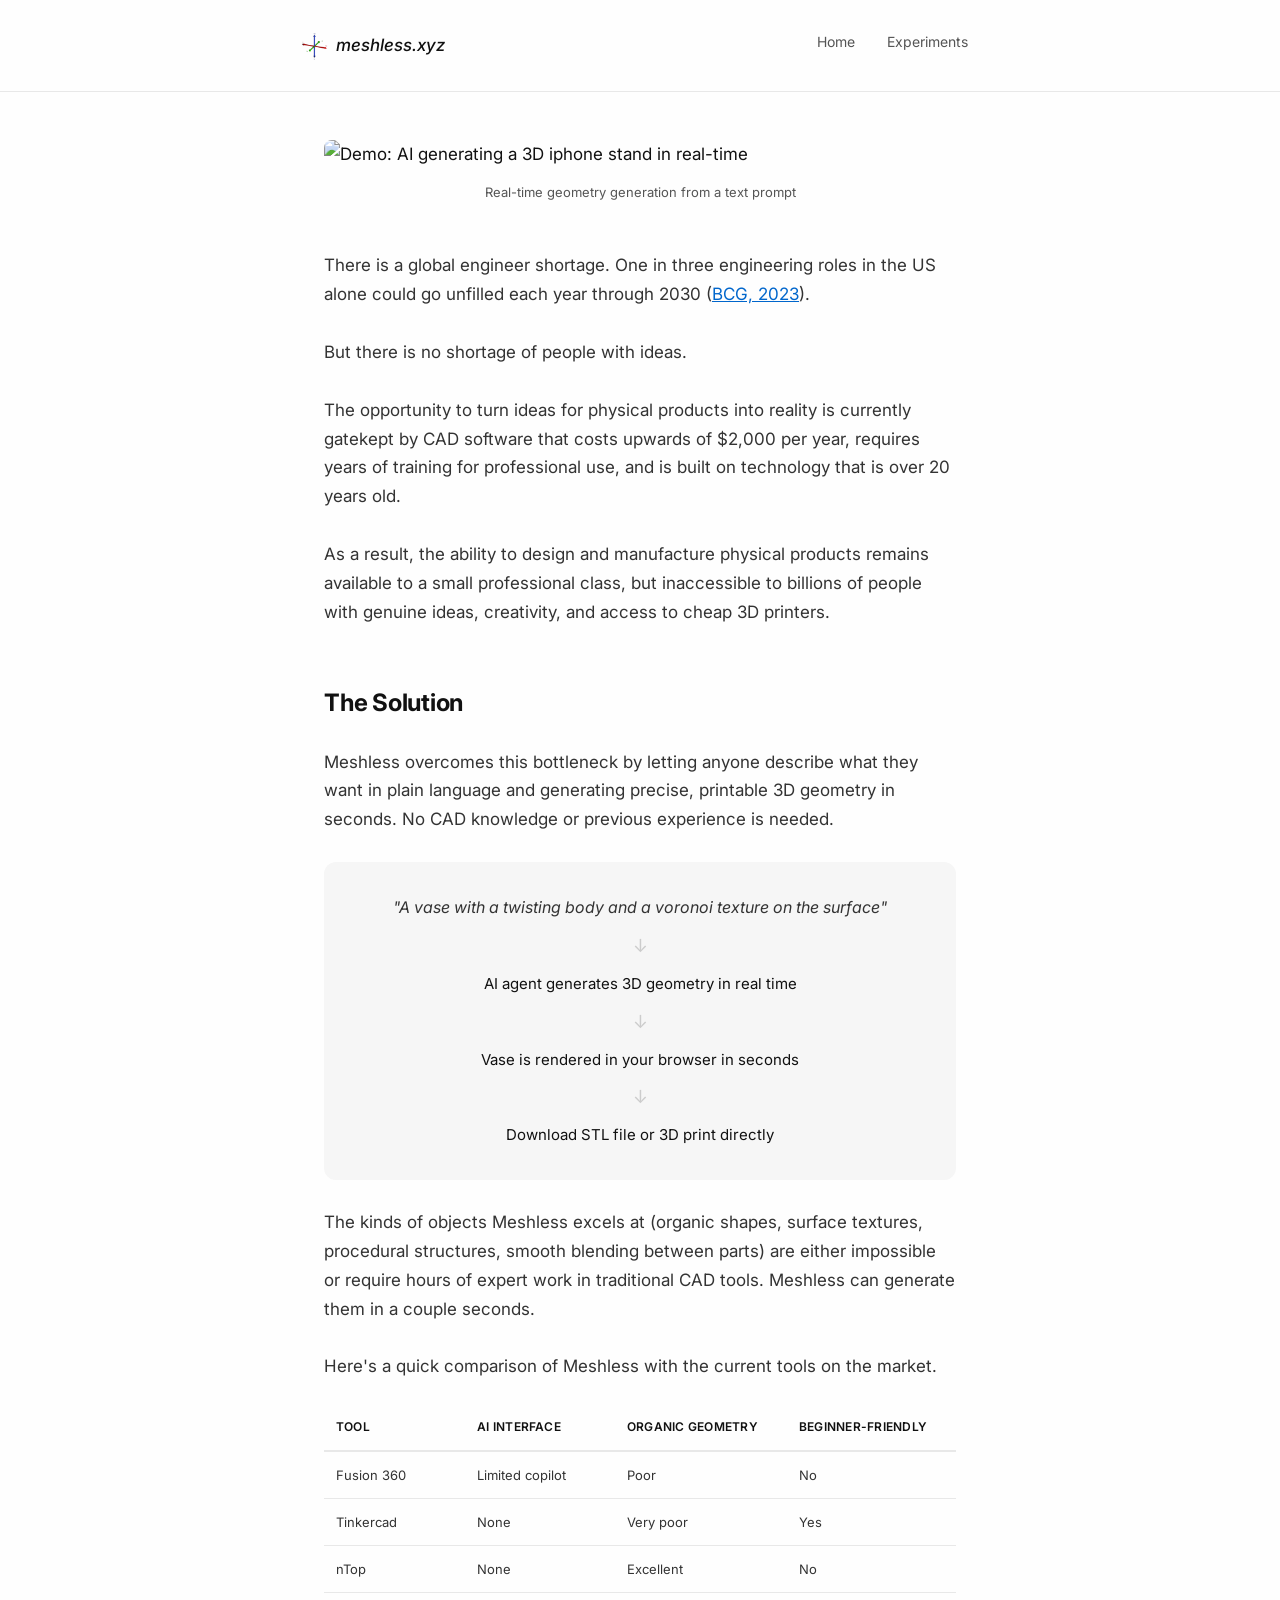
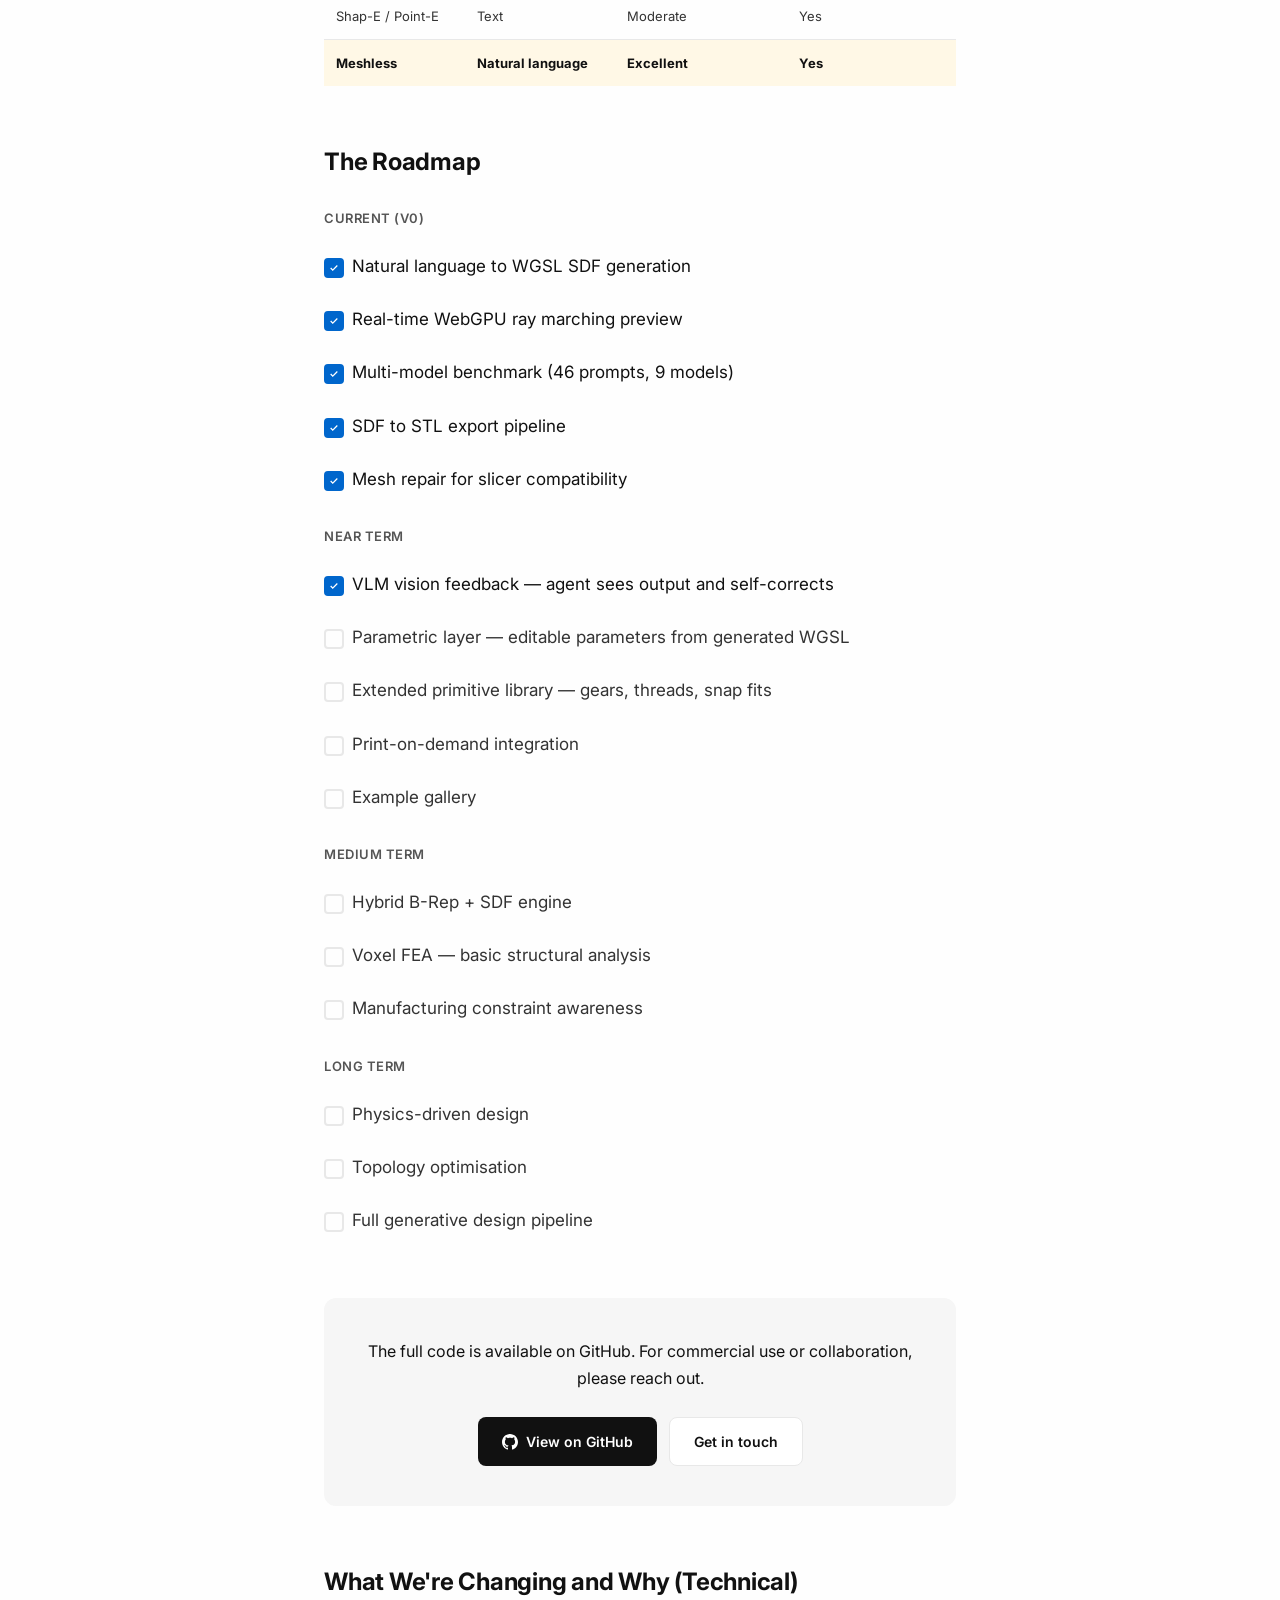
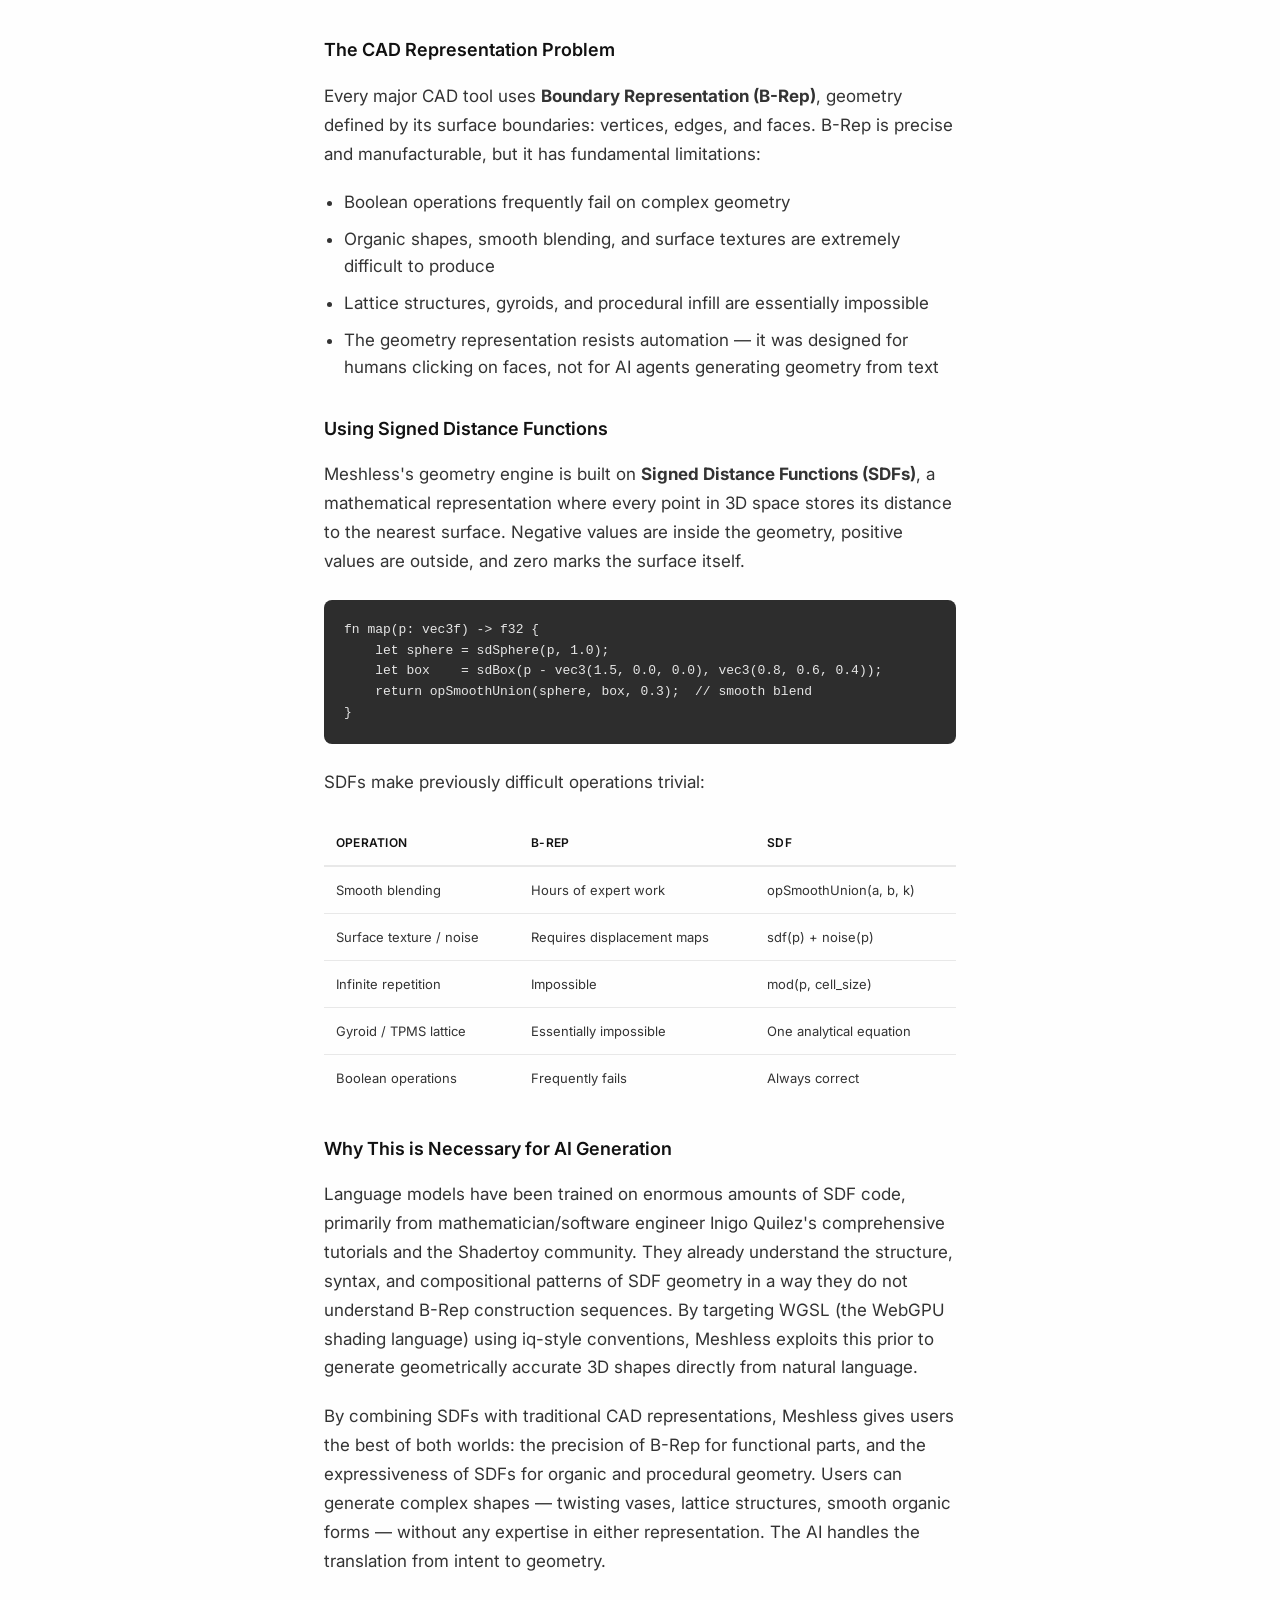
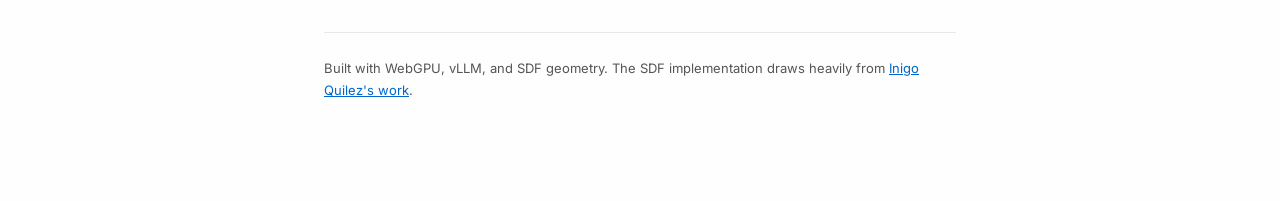
==== index.html @ 326de961 "Remove article header from index.html Removed article header from the main section." ====
<!DOCTYPE html>
<html lang="en">
<head>
  <meta charset="UTF-8">
  <meta name="viewport" content="width=device-width, initial-scale=1.0">
  <title>Meshless</title>
  <link rel="stylesheet" href="styles.css">
  <meta name="description" content="I built Meshless to close the tool gap in consumer 3D printing. Turn any idea into a printable file in minutes.">
</head>
<body>
  <nav class="nav">
    <div class="nav-inner">
      <a href="index.html" class="nav-brand"><img src="xyz.png" alt="" class="nav-logo">meshless.xyz</a>
      <ul class="nav-links">
        <li><a href="index.html">Home</a></li>
        <li><a href="experiments.html">Experiments</a></li>
      </ul>
    </div>
  </nav>

  <main class="container">
    <!-- Demo -->
    <figure class="demo-figure">
      <img src="phone-holder-demo.gif" alt="Demo: AI generating a 3D iphone stand in real-time">
      <figcaption class="demo-caption">Real-time geometry generation from a text prompt</figcaption>
    </figure>

    <!-- The Problem -->
    <section id="problem">
     <p>  
      There is a global engineer shortage. One in three engineering roles in the US alone could go unfilled each year through 2030 
      (<a href="https://www.bcg.com/publications/2023/addressing-the-engineering-talent-shortage" target="_blank" rel="noopener noreferrer">BCG, 2023</a>).      <br><br>
      But there is no shortage of people with ideas. 
      <br><br>
      The opportunity to turn ideas for physical products into reality is currently gatekept by CAD software that costs upwards of $2,000 per year, requires years of training for professional use, and is built on technology that is over 20 years old. 
      <br><br>
      As a result, the ability to design and manufacture physical products remains available to a small professional class, but inaccessible to billions of people with genuine ideas, creativity, and access to cheap 3D printers.
      </p>
    </section>

    <!-- What It Does -->
    <section id="solution">
      <h2>The Solution</h2>
      <p>
        Meshless overcomes this bottleneck by letting anyone describe what they want in plain language and generating precise, printable 3D geometry in seconds. No CAD knowledge or previous experience is needed. 
      </p>
      <div class="flow-diagram">
        <p class="flow-prompt">"A vase with a twisting body and a voronoi texture on the surface"</p>
        <span class="arrow">↓</span>
        <p>AI agent generates 3D geometry in real time</p>
        <span class="arrow">↓</span>
        <p>Vase is rendered in your browser in seconds</p>
        <span class="arrow">↓</span>
        <p>Download STL file or 3D print directly</p>
      </div>
      <p>
        The kinds of objects Meshless excels at (organic shapes, surface textures, procedural structures, smooth blending between parts) are either impossible or require hours of expert work in traditional CAD tools. Meshless can generate them in a couple seconds.
      <br><br>
      Here's a quick comparison of Meshless with the current tools on the market.
      <br>
      </p>
    
      <div class="table-wrapper">
        <table>
          <thead>
            <tr>
              <th>Tool</th>              
              <th>AI interface</th>
              <th>Organic geometry</th>
              <th>Beginner-friendly</th>
            </tr>
          </thead>
          <tbody>
            <tr>
              <td>Fusion 360</td>
              <td>Limited copilot</td>
              <td>Poor</td>
              <td>No</td>
            </tr>
            <tr>
              <td>Tinkercad</td>
              <td>None</td>
              <td>Very poor</td>
              <td>Yes</td>
            </tr>
            <tr>
              <td>nTop</td>
              <td>None</td>
              <td>Excellent</td>
              <td>No</td>
            </tr>
            <tr>
              <td>Shap-E / Point-E</td>
              <td>Text</td>
              <td>Moderate</td>
              <td>Yes</td>
            </tr>
            <tr class="highlight-row">
              <td><strong>Meshless</strong></td>
              <td><strong>Natural language</strong></td>
              <td><strong>Excellent</strong></td>
              <td><strong>Yes</strong></td>
            </tr>
          </tbody>
        </table>
      </div>
    </section>

    <!-- Roadmap -->
    <section id="roadmap">
      <h2>The Roadmap</h2>

      <div class="roadmap-phase">
        <h4>Current (v0)</h4>
        <ul class="roadmap-list">
          <li class="done">Natural language to WGSL SDF generation</li>
          <li class="done">Real-time WebGPU ray marching preview</li>
          <li class="done">Multi-model benchmark (46 prompts, 9 models)</li>
          <li class="done">SDF to STL export pipeline</li>
          <li class="done">Mesh repair for slicer compatibility</li>
        </ul>
      </div>

      <div class="roadmap-phase">
        <h4>Near term</h4>
        <ul class="roadmap-list">
          <li class="done">VLM vision feedback — agent sees output and self-corrects</li>
          <li>Parametric layer — editable parameters from generated WGSL</li>
          <li>Extended primitive library — gears, threads, snap fits</li>
          <li>Print-on-demand integration</li>
          <li>Example gallery</li>
        </ul>
      </div>

      <div class="roadmap-phase">
        <h4>Medium term</h4>
        <ul class="roadmap-list">
          <li>Hybrid B-Rep + SDF engine</li>
          <li>Voxel FEA — basic structural analysis</li>
          <li>Manufacturing constraint awareness</li>
        </ul>
      </div>

      <div class="roadmap-phase">
        <h4>Long term</h4>
        <ul class="roadmap-list">
          <li>Physics-driven design</li>
          <li>Topology optimisation</li>
          <li>Full generative design pipeline</li>
        </ul>
      </div>
    </section>

    <!-- CTA -->
    <div class="cta">
      <p>The full code is available on GitHub. For commercial use or collaboration, please reach out.</p>
      <div class="cta-buttons">
        <a href="https://github.com/OliverP255/text-to-geometry" class="btn btn-primary" target="_blank">
          <svg width="16" height="16" viewBox="0 0 24 24" fill="currentColor"><path d="M12 0c-6.626 0-12 5.373-12 12 0 5.302 3.438 9.8 8.207 11.387.599.111.793-.261.793-.577v-2.234c-3.338.726-4.033-1.416-4.033-1.416-.546-1.387-1.333-1.756-1.333-1.756-1.089-.745.083-.729.083-.729 1.205.084 1.839 1.237 1.839 1.237 1.07 1.834 2.807 1.304 3.492.997.107-.775.418-1.305.762-1.604-2.665-.305-5.467-1.334-5.467-5.931 0-1.311.469-2.381 1.236-3.221-.124-.303-.535-1.524.117-3.176 0 0 1.008-.322 3.301 1.23.957-.266 1.983-.399 3.003-.404 1.02.005 2.047.138 3.006.404 2.291-1.552 3.297-1.23 3.297-1.23.653 1.653.242 2.874.118 3.176.77.84 1.235 1.911 1.235 3.221 0 4.609-2.807 5.624-5.479 5.921.43.372.823 1.102.823 2.222v3.293c0 .319.192.694.801.576 4.765-1.589 8.199-6.086 8.199-11.386 0-6.627-5.373-12-12-12z"/></svg>
          View on GitHub
        </a>
        <a href="mailto:op.oliv17@gmail.com" class="btn btn-secondary">
          Get in touch
        </a>
      </div>
    </div>

    <!-- Technical Deep Dive -->
    <section id="technology">
      <h2>What We're Changing and Why (Technical)</h2>

      <h3>The CAD Representation Problem</h3>
      <p>
        Every major CAD tool uses <strong>Boundary Representation (B-Rep)</strong>, geometry defined by its surface boundaries: vertices, edges, and faces. B-Rep is precise and manufacturable, but it has fundamental limitations:
      </p>
      <ul>
        <li>Boolean operations frequently fail on complex geometry</li>
        <li>Organic shapes, smooth blending, and surface textures are extremely difficult to produce</li>
        <li>Lattice structures, gyroids, and procedural infill are essentially impossible</li>
        <li>The geometry representation resists automation — it was designed for humans clicking on faces, not for AI agents generating geometry from text</li>
      </ul>

      <h3>Using Signed Distance Functions</h3>
      <p>
        Meshless's geometry engine is built on <strong>Signed Distance Functions (SDFs)</strong>, a mathematical representation where every point in 3D space stores its distance to the nearest surface. Negative values are inside the geometry, positive values are outside, and zero marks the surface itself.
      </p>
      <pre><code>fn map(p: vec3f) -> f32 {
    let sphere = sdSphere(p, 1.0);
    let box    = sdBox(p - vec3(1.5, 0.0, 0.0), vec3(0.8, 0.6, 0.4));
    return opSmoothUnion(sphere, box, 0.3);  // smooth blend
}</code></pre>
      <p>
        SDFs make previously difficult operations trivial:
      </p>
      <div class="table-wrapper">
        <table>
          <thead>
            <tr>
              <th>Operation</th>
              <th>B-Rep</th>
              <th>SDF</th>
            </tr>
          </thead>
          <tbody>
            <tr>
              <td>Smooth blending</td>
              <td>Hours of expert work</td>
              <td>opSmoothUnion(a, b, k)</td>
            </tr>
            <tr>
              <td>Surface texture / noise</td>
              <td>Requires displacement maps</td>
              <td>sdf(p) + noise(p)</td>
            </tr>
            <tr>
              <td>Infinite repetition</td>
              <td>Impossible</td>
              <td>mod(p, cell_size)</td>
            </tr>
            <tr>
              <td>Gyroid / TPMS lattice</td>
              <td>Essentially impossible</td>
              <td>One analytical equation</td>
            </tr>
            <tr>
              <td>Boolean operations</td>
              <td>Frequently fails</td>
              <td>Always correct</td>
            </tr>
          </tbody>
        </table>
      </div>

      <h3>Why This is Necessary for AI Generation</h3>
      <p>
        Language models have been trained on enormous amounts of SDF code, primarily from mathematician/software engineer Inigo Quilez's comprehensive tutorials and the Shadertoy community. They already understand the structure, syntax, and compositional patterns of SDF geometry in a way they do not understand B-Rep construction sequences. By targeting WGSL (the WebGPU shading language) using iq-style conventions, Meshless exploits this prior to generate geometrically accurate 3D shapes directly from natural language.
      </p>
      <p>
        By combining SDFs with traditional CAD representations, Meshless gives users the best of both worlds: the precision of B-Rep for functional parts, and the expressiveness of SDFs for organic and procedural geometry. Users can generate complex shapes — twisting vases, lattice structures, smooth organic forms — without any expertise in either representation. The AI handles the translation from intent to geometry.
      </p>

    </section>

    <footer>
      <p>Built with WebGPU, vLLM, and SDF geometry. The SDF implementation draws heavily from <a href="https://iquilezles.org/articles/distfunctions/">Inigo Quilez's work</a>.</p>
    </footer>
  </main>
</body>
</html>
---- styles.css ----
/* Base */
@import url('https://fonts.googleapis.com/css2?family=Inter:wght@400;500;600;700&display=swap');

:root {
  --bg: #fefefe;
  --text: #111;
  --text-muted: #333;
  --text-light: #555;
  --accent: #0066cc;
  --link: #0066cc;
  --border: #e8e8e8;
  --code-bg: #f6f6f6;
  --highlight: #fff8e6;
}

* {
  margin: 0;
  padding: 0;
  box-sizing: border-box;
}

html {
  scroll-behavior: smooth;
}

body {
  font-family: 'Inter', Helvetica, Arial, sans-serif;
  background: var(--bg);
  color: var(--text);
  line-height: 1.7;
  font-size: 17px;
}

/* Navigation */
.nav {
  position: sticky;
  top: 0;
  background: rgba(254, 254, 254, 0.92);
  backdrop-filter: blur(8px);
  border-bottom: 1px solid var(--border);
  z-index: 100;
  padding: 2px 12px;
}

.nav-inner {
  max-width: 680px;
  margin: 0 auto;
  display: flex;
  align-items: center;
  justify-content: space-between;
}

.nav-brand {
  font-style: italic;
  font-size: 17px;
  color: var(--text);
  text-decoration: none;
  font-weight: 500;
  display: flex;
  align-items: center;
  gap: 8px;
}

.nav-logo {
  width: 28px;
  height: 28px;
  border-radius: 5px;
}

.nav-links {
  display: flex;
  gap: 8px;
  list-style: none;
  align-items: center;
  padding-top: 10px;
}

.nav-links a {
  color: var(--text-light);
  text-decoration: none;
  font-size: 14px;
  padding: 6px 12px;
  border-radius: 5px;
  transition: all 0.15s ease;
}

.nav-links a:hover {
  color: var(--text);
  background: var(--code-bg);
}

/* Main content */
.container {
  max-width: 680px;
  margin: 0 auto;
  padding: 48px 24px 100px;
}

/* Article header */
.article-header {
  text-align: center;
  margin-bottom: 48px;
  padding-top: 24px;
}

.article-tagline {
  font-size: 14px;
  color: var(--text-light);
  text-transform: uppercase;
  letter-spacing: 0.08em;
  margin-bottom: 12px;
}

.article-header h1 {
  font-size: 48px;
  font-weight: 700;
  letter-spacing: -0.03em;
  line-height: 1.1;
}

/* Demo image */
.demo-figure {
  margin: 0 0 48px;
}

.demo-figure img {
  width: 100%;
  max-width: 100%;
  display: block;
  margin: 0 auto;
  border-radius: 8px;
}

.demo-caption {
  font-size: 13px;
  color: var(--text-light);
  text-align: center;
  margin-top: 12px;
}

/* Sections */
section {
  margin-bottom: 56px;
}

section h2 {
  font-size: 24px;
  font-weight: 700;
  margin: 0 0 24px;
  letter-spacing: -0.01em;
}

section h3 {
  font-size: 18px;
  font-weight: 600;
  margin: 32px 0 16px;
  color: var(--text);
}

section p {
  margin-bottom: 20px;
  color: var(--text-muted);
}

/* Flow diagram */
.flow-diagram {
  text-align: center;
  margin: 28px 0;
  padding: 32px 24px;
  background: var(--code-bg);
  border-radius: 12px;
}

.flow-diagram p {
  margin: 0;
  color: var(--text);
  font-size: 15px;
}

.flow-diagram .flow-prompt {
  font-style: italic;
  color: var(--text-muted);
  font-size: 16px;
}

.flow-diagram .arrow {
  display: block;
  font-size: 18px;
  color: #ccc;
  margin: 16px 0;
  line-height: 1;
}

/* Lists */
ul, ol {
  margin: 16px 0 24px 20px;
  color: var(--text-muted);
}

li {
  margin-bottom: 10px;
  line-height: 1.6;
}

/* Code blocks */
pre {
  background: #2d2d2d;
  border-radius: 8px;
  padding: 20px;
  overflow-x: auto;
  font-size: 13px;
  line-height: 1.6;
  margin: 24px 0;
}

pre code {
  color: #e6e6e6;
}

code {
  font-family: 'SF Mono', 'Fira Code', 'Consolas', monospace;
}

:not(pre) > code {
  background: var(--code-bg);
  padding: 3px 6px;
  border-radius: 4px;
  font-size: 15px;
}

/* Tables */
.table-wrapper {
  margin: 24px 0;
  overflow-x: auto;
}

table {
  width: 100%;
  border-collapse: collapse;
  font-size: 13px;
}

th, td {
  padding: 12px 12px;
  text-align: left;
}

th {
  font-weight: 600;
  color: var(--text);
  border-bottom: 2px solid var(--border);
  font-size: 12px;
  text-transform: uppercase;
  letter-spacing: 0.02em;
}

td {
  color: var(--text-muted);
  border-bottom: 1px solid var(--border);
}

tr:last-child td {
  border-bottom: none;
}

tr:hover td {
  background: var(--code-bg);
}

.highlight-row td {
  background: var(--highlight);
  color: var(--text);
  font-weight: 500;
}

/* Roadmap */
.roadmap-phase {
  margin-bottom: 24px;
}

.roadmap-phase h4 {
  font-size: 13px;
  font-weight: 600;
  text-transform: uppercase;
  letter-spacing: 0.04em;
  color: var(--text-light);
  margin-bottom: 12px;
}

.roadmap-list {
  list-style: none;
  margin-left: 0;
}

.roadmap-list li {
  padding: 8px 0 8px 28px;
  position: relative;
  color: var(--text-muted);
}

.roadmap-list li::before {
  content: '';
  position: absolute;
  left: 0;
  top: 13px;
  width: 16px;
  height: 16px;
  border: 2px solid var(--border);
  border-radius: 4px;
}

.roadmap-list li.done {
  color: var(--text);
}

.roadmap-list li.done::before {
  background: var(--accent);
  border-color: var(--accent);
  background-image: url("data:image/svg+xml,%3Csvg xmlns='http://www.w3.org/2000/svg' width='10' height='10' viewBox='0 0 24 24' fill='none' stroke='white' stroke-width='3'%3E%3Cpolyline points='20 6 9 17 4 12'%3E%3C/polyline%3E%3C/svg%3E");
  background-repeat: no-repeat;
  background-position: center;
}

/* CTA */
.cta {
  margin: 56px 0;
  padding: 40px 32px;
  background: var(--code-bg);
  border-radius: 12px;
  text-align: center;
}

.cta p {
  color: var(--text);
  margin-bottom: 24px;
  font-size: 16px;
}

.cta-buttons {
  display: flex;
  gap: 12px;
  justify-content: center;
  flex-wrap: wrap;
}

.btn {
  display: inline-flex;
  align-items: center;
  gap: 8px;
  padding: 12px 24px;
  border-radius: 8px;
  font-size: 14px;
  font-weight: 600;
  text-decoration: none;
  transition: all 0.15s ease;
}

.btn-primary {
  background: var(--text);
  color: white;
}

.btn-primary:hover {
  opacity: 0.85;
  text-decoration: none;
}

.btn-secondary {
  background: white;
  color: var(--text);
  border: 1px solid var(--border);
}

.btn-secondary:hover {
  border-color: var(--text-muted);
  text-decoration: none;
}

/* Footer */
footer {
  margin-top: 56px;
  padding-top: 24px;
  border-top: 1px solid var(--border);
}

footer p {
  font-size: 13px;
  color: var(--text-light);
}

/* Links */
a {
  color: var(--link);
}

a:hover {
  text-decoration: underline;
}

/* Benchmarks link */
.benchmarks-link {
  background: var(--code-bg);
  padding: 20px 24px;
  border-radius: 8px;
  margin: 24px 0;
}

/* Experiment cards */
.experiment-cards {
  margin-top: 32px;
}

.experiment-card {
  display: block;
  padding: 24px;
  border: 1px solid var(--border);
  border-radius: 12px;
  text-decoration: none;
  transition: all 0.15s ease;
  margin-bottom: 16px;
}

.experiment-card:hover {
  border-color: var(--text-muted);
  text-decoration: none;
}

.experiment-card:hover .card-link {
  color: var(--accent);
}

.card-date {
  font-size: 12px;
  color: var(--text-light);
  text-transform: uppercase;
  letter-spacing: 0.04em;
}

.experiment-card h3 {
  font-size: 18px;
  font-weight: 600;
  color: var(--text);
  margin: 8px 0 12px;
}

.experiment-card p {
  color: var(--text-muted);
  margin: 0 0 16px;
  font-size: 15px;
  line-height: 1.6;
}

.card-link {
  font-size: 14px;
  font-weight: 500;
  color: var(--text);
}

/* Back link */
.back-link {
  margin-top: 40px;
  padding-top: 24px;
  border-top: 1px solid var(--border);
}

.back-link a {
  font-size: 14px;
  color: var(--text-muted);
}

/* Responsive */
@media (max-width: 640px) {
  .article-header h1 {
    font-size: 36px;
  }

  .article-tagline {
    font-size: 12px;
  }

  section h2 {
    font-size: 22px;
  }

  table {
    font-size: 12px;
  }

  th, td {
    padding: 10px 8px;
  }

  pre {
    font-size: 12px;
    padding: 16px;
  }

  .cta {
    padding: 28px 20px;
  }
}
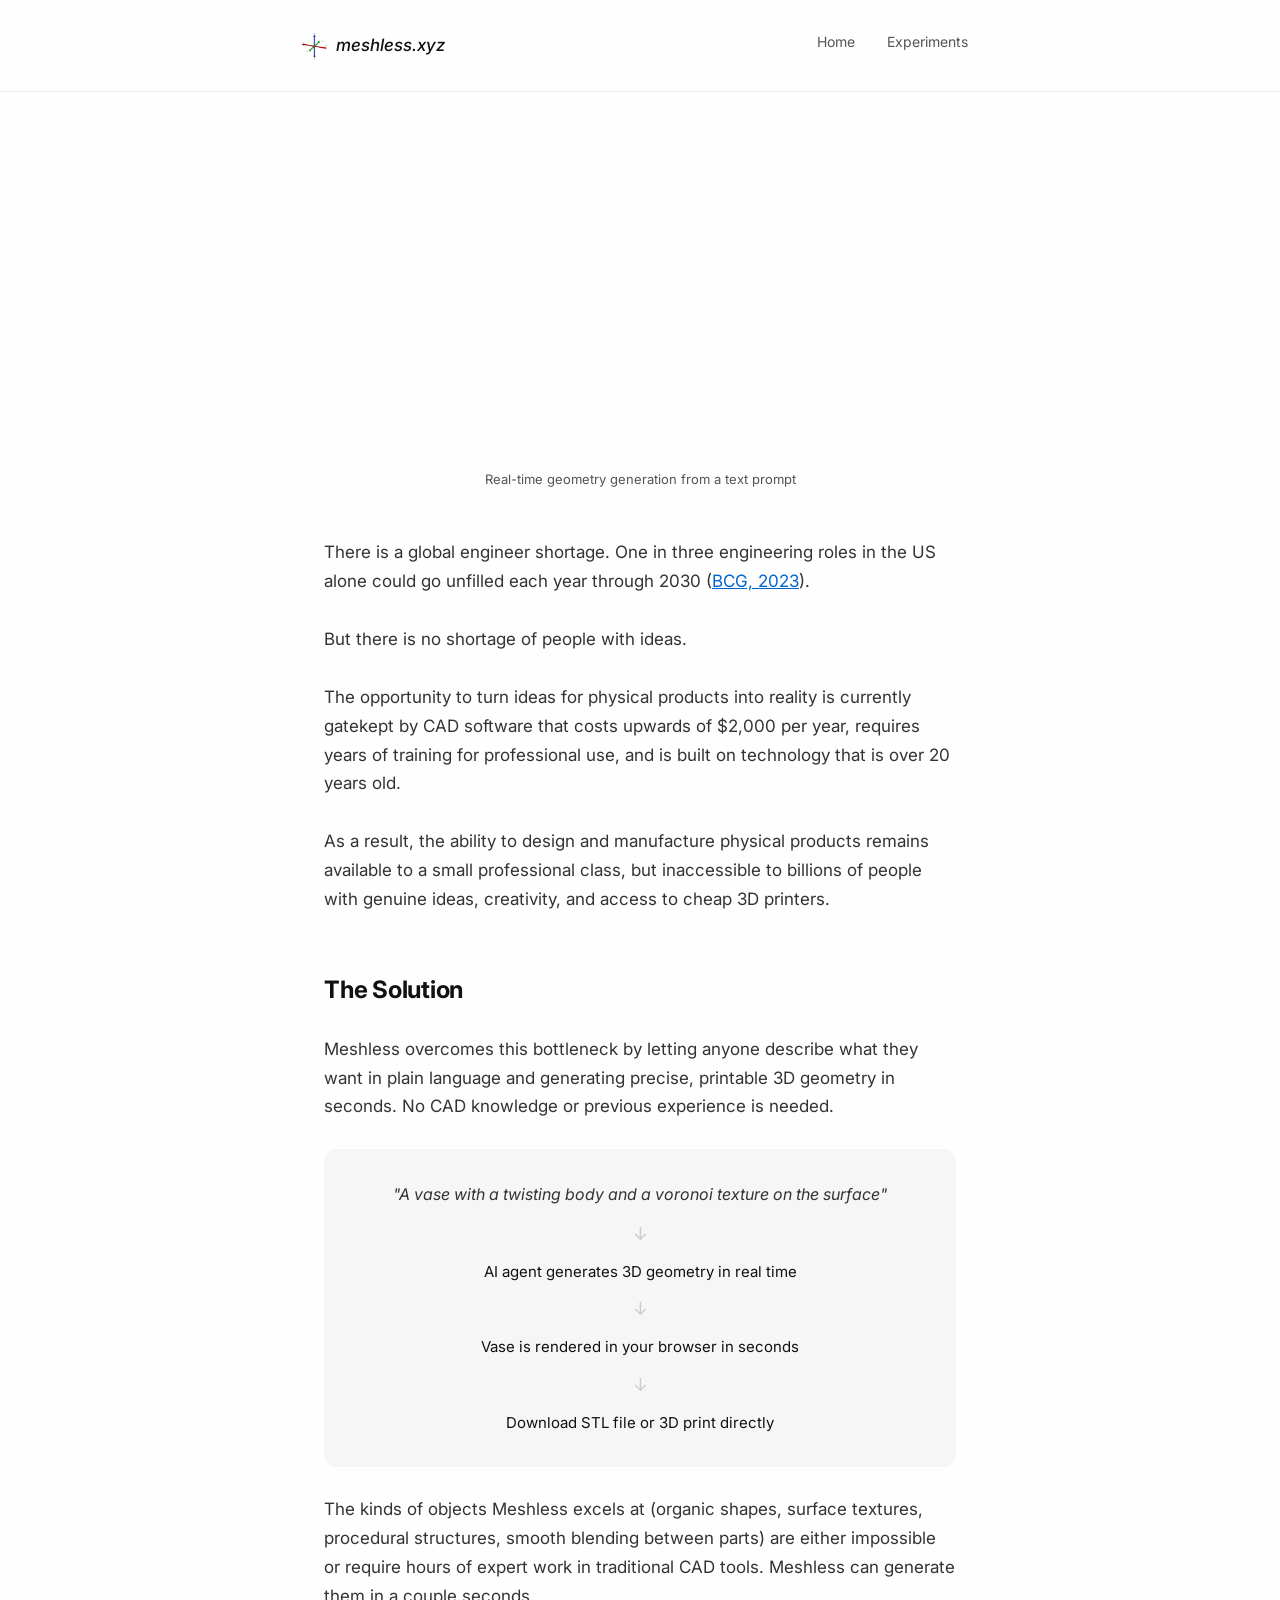
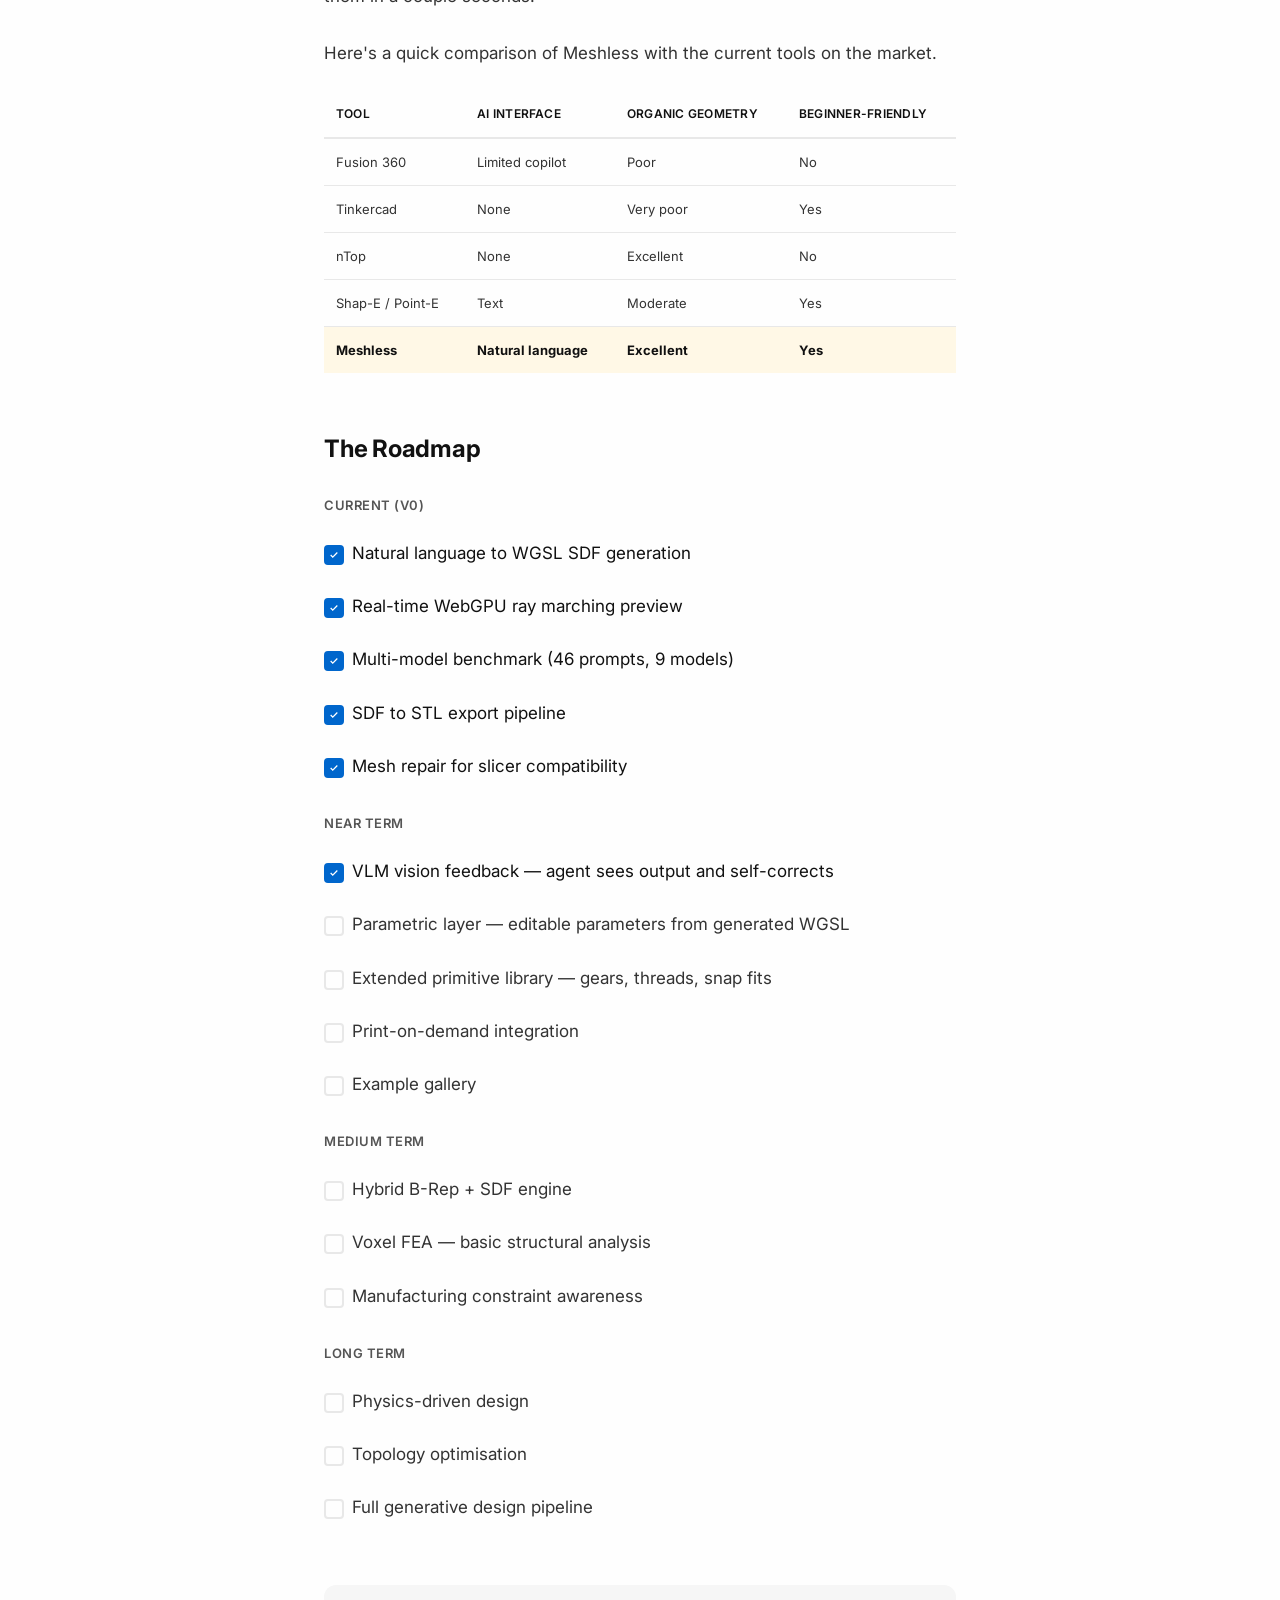
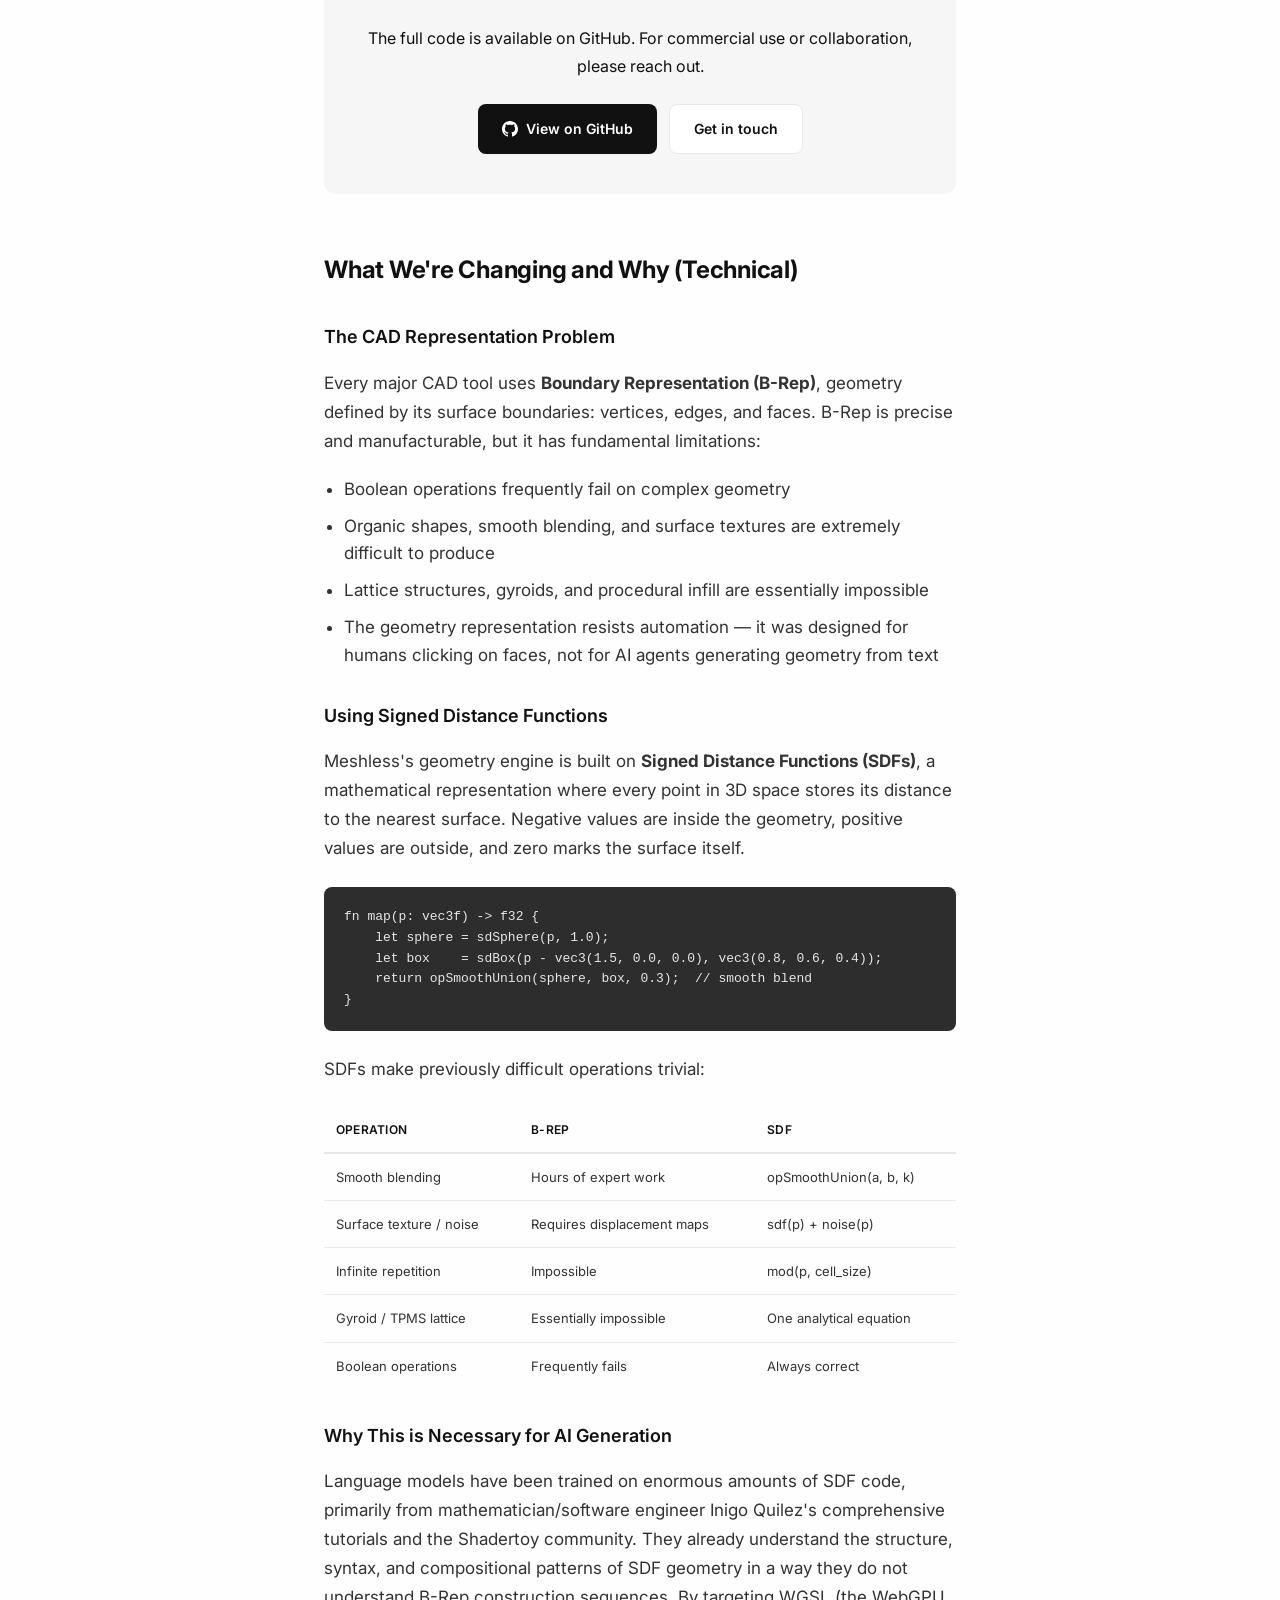
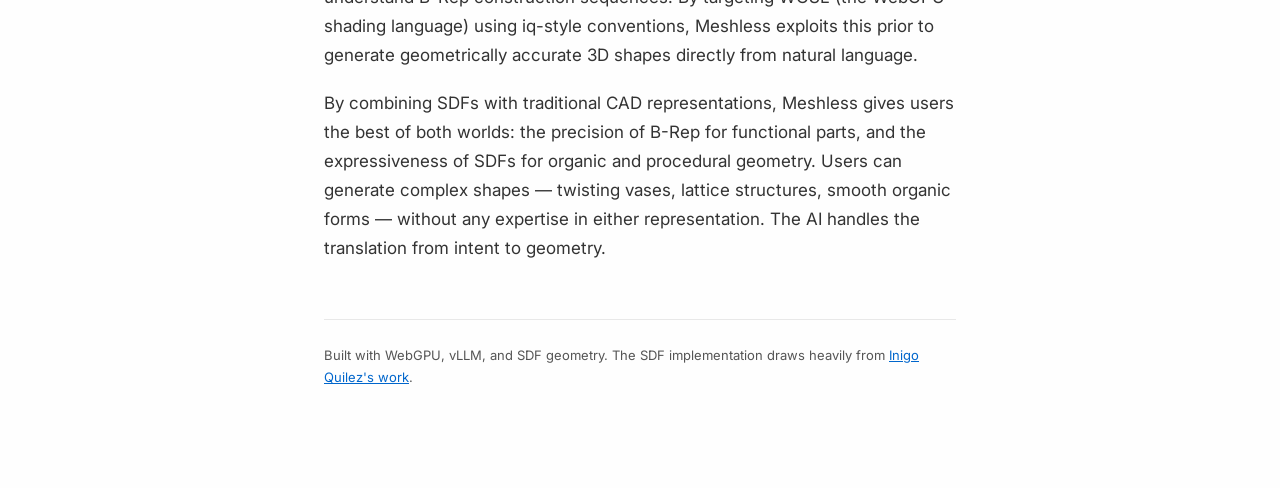
==== commit ee8d2688: "Updated demo video" ====
--- a/index.html
+++ b/index.html
@@ -21,7 +21,9 @@
   <main class="container">
     <!-- Demo -->
     <figure class="demo-figure">
-      <img src="phone-holder-demo.gif" alt="Demo: AI generating a 3D iphone stand in real-time">
+      <video autoplay loop muted playsinline preload="metadata" aria-label="Demo: AI generating a 3D iphone stand in real-time">
+        <source src="phone-holder-demo.mp4" type="video/mp4">
+      </video>
       <figcaption class="demo-caption">Real-time geometry generation from a text prompt</figcaption>
     </figure>
 
--- a/styles.css
+++ b/styles.css
@@ -123,7 +123,8 @@
   margin: 0 0 48px;
 }
 
-.demo-figure img {
+.demo-figure img,
+.demo-figure video {
   width: 100%;
   max-width: 100%;
   display: block;
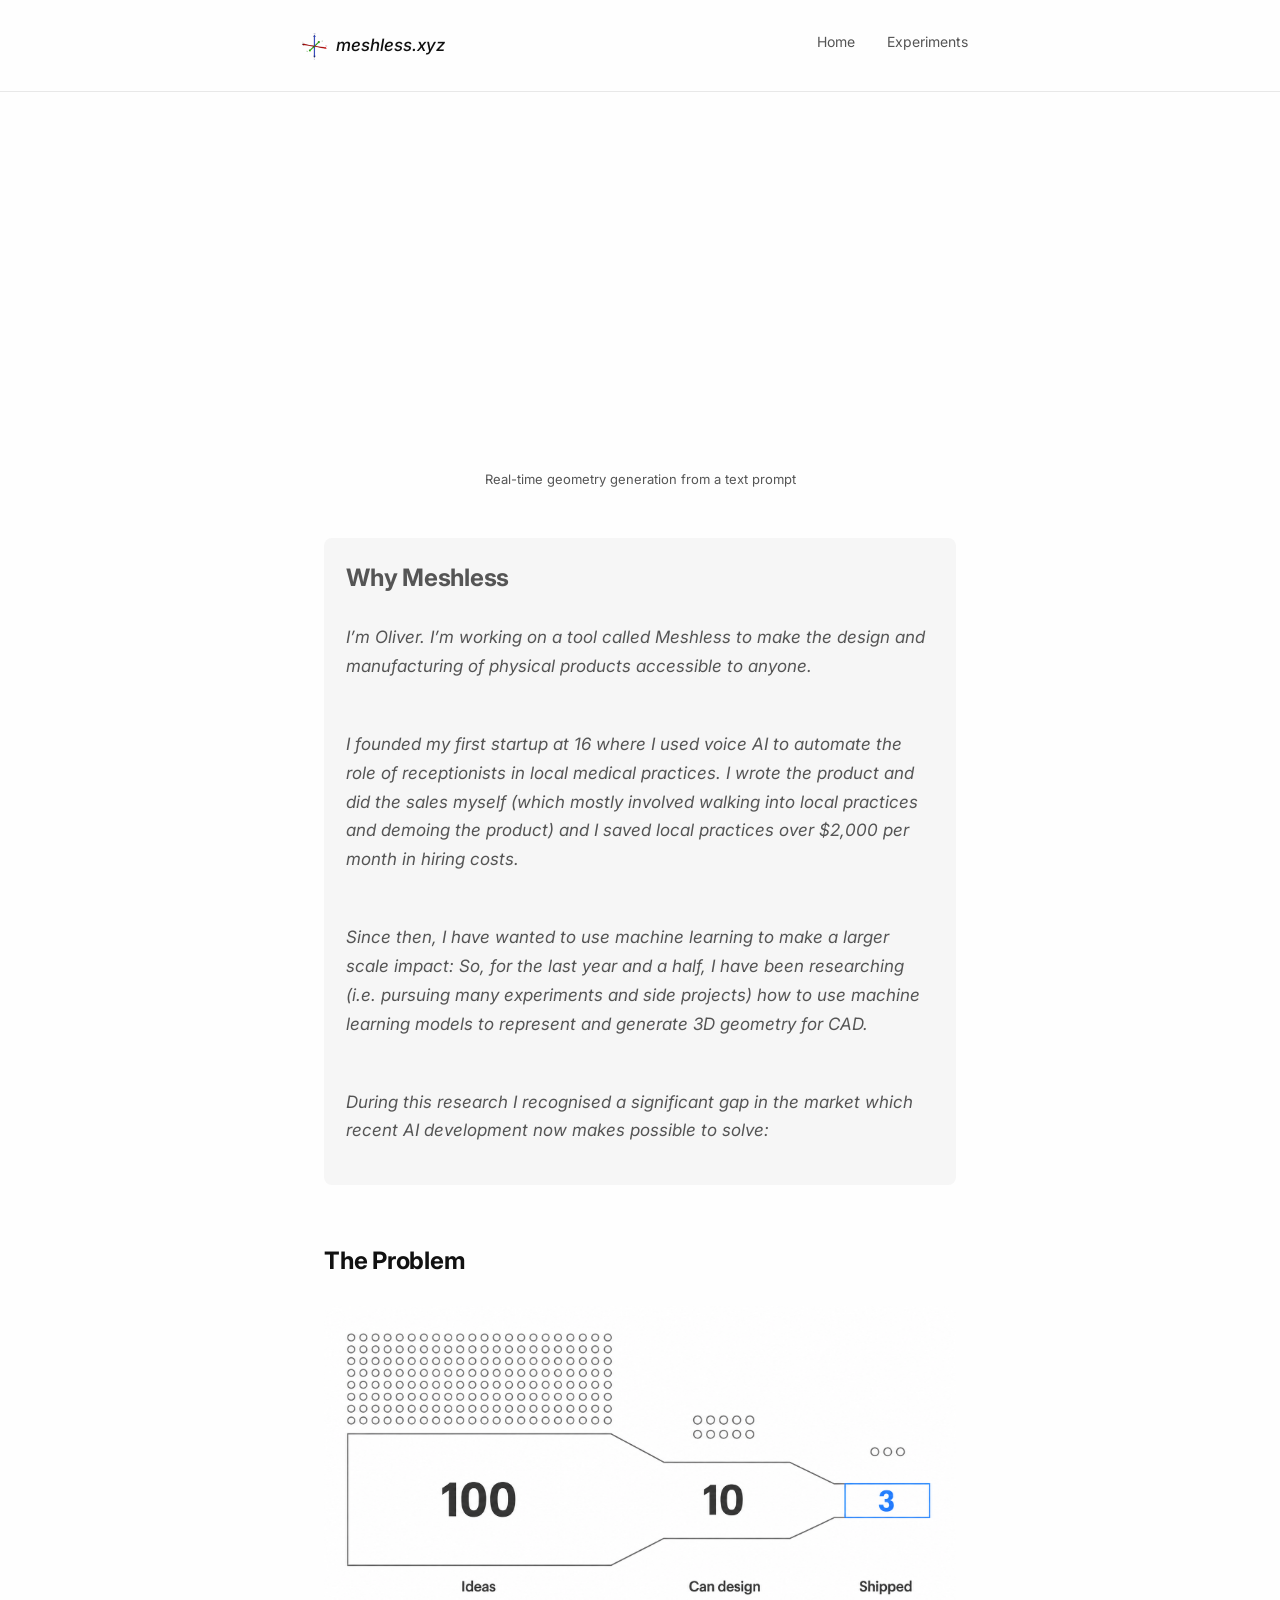
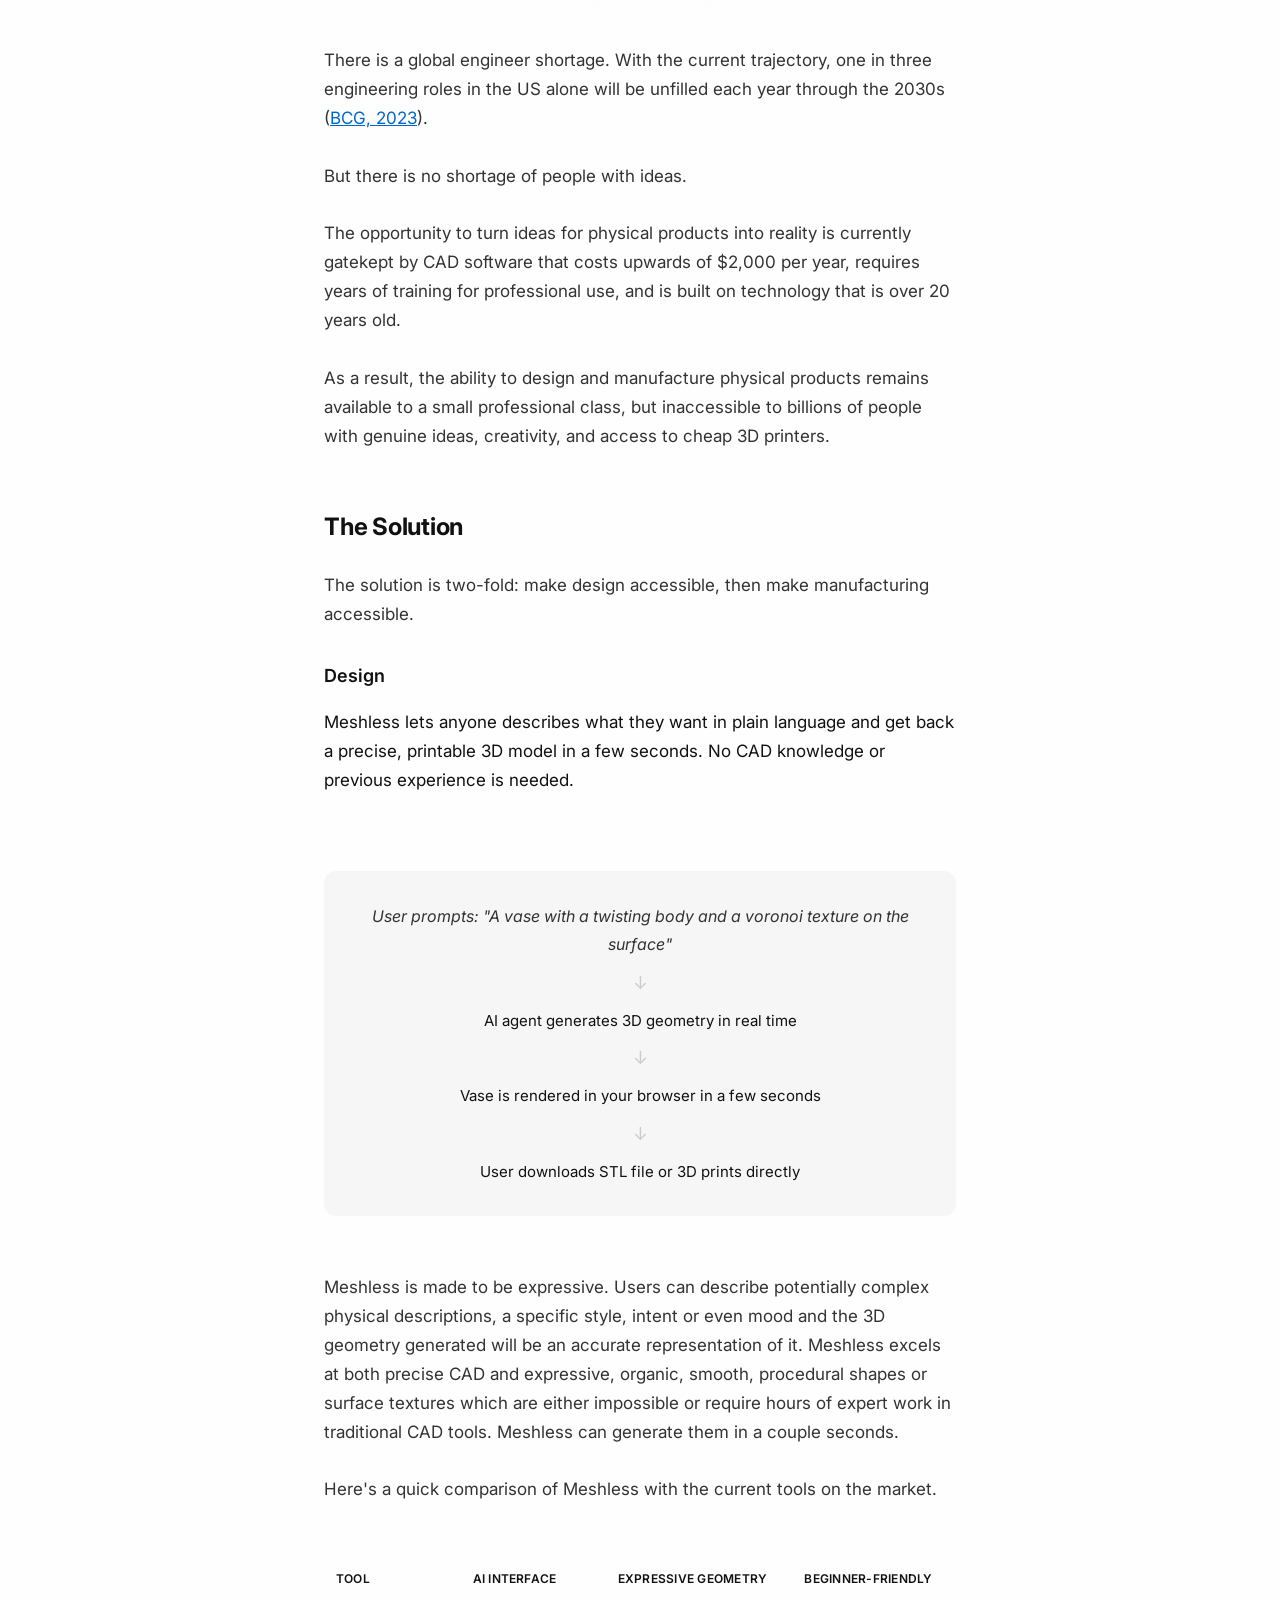
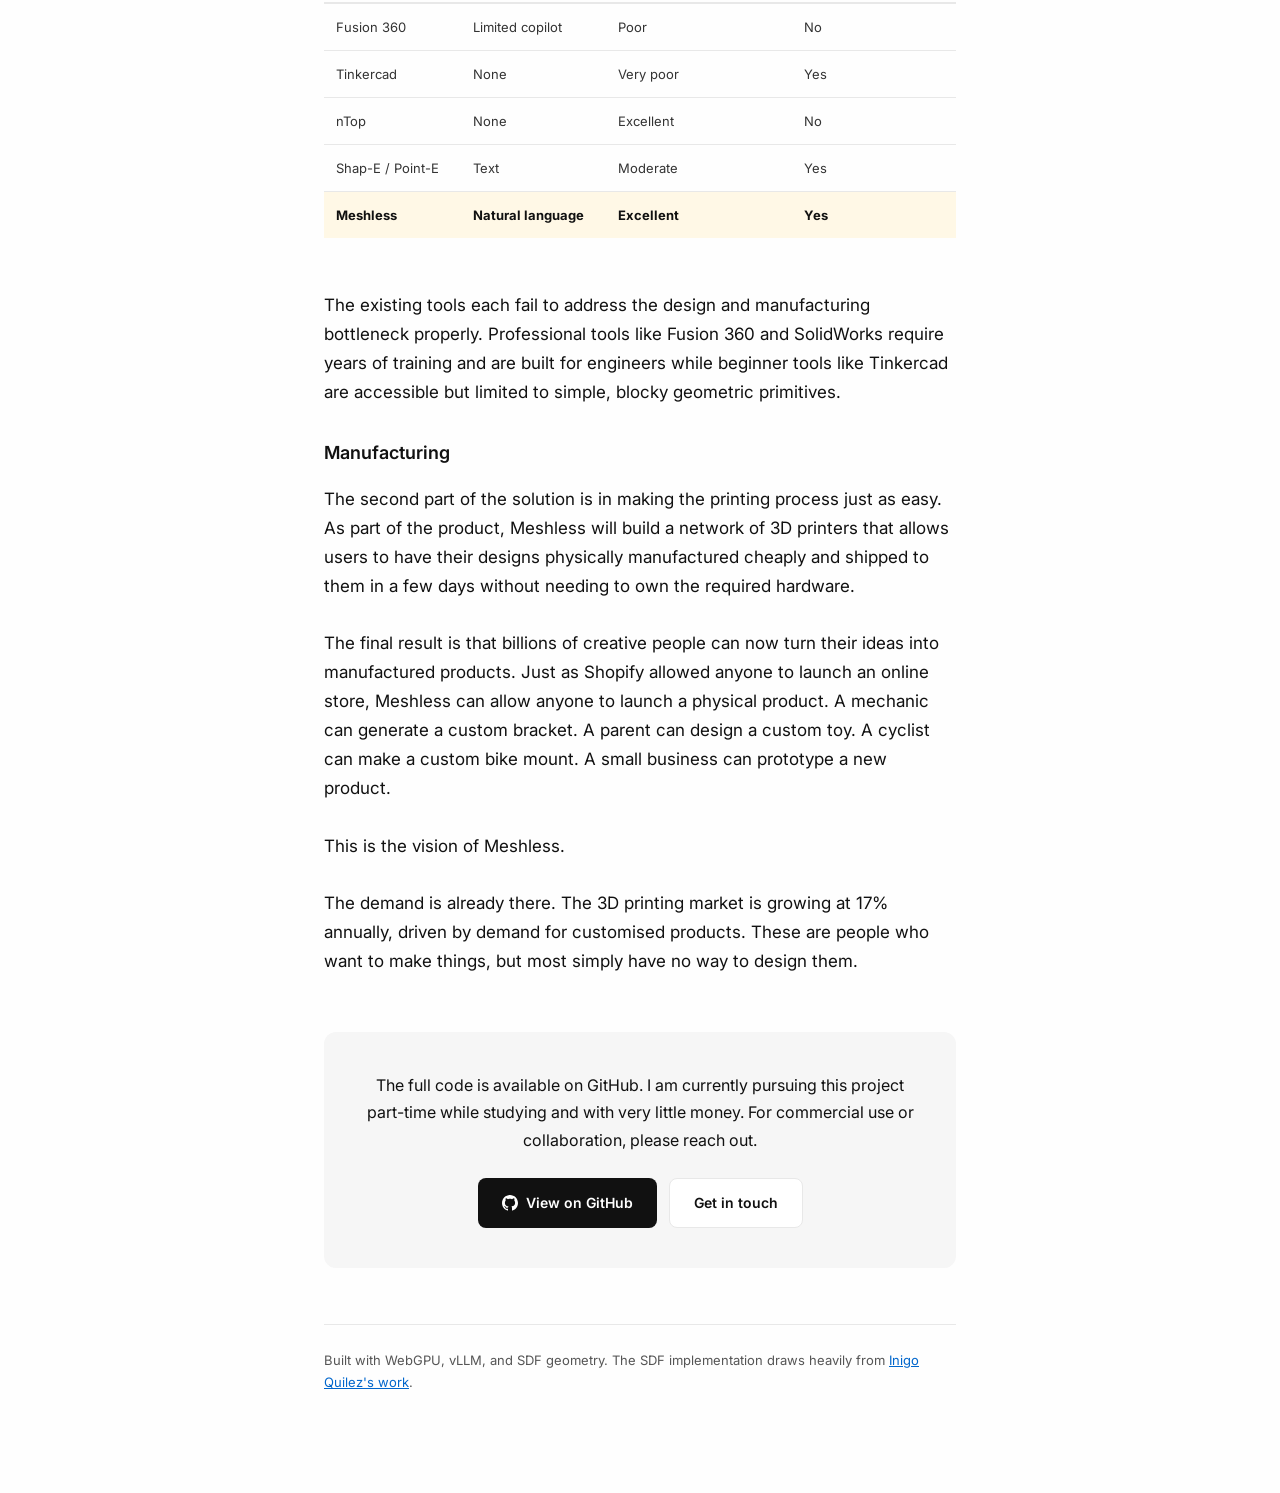
==== commit f524a7a3: "Index update" ====
--- a/index.html
+++ b/index.html
@@ -27,10 +27,32 @@
       <figcaption class="demo-caption">Real-time geometry generation from a text prompt</figcaption>
     </figure>
 
+    <section id="intro">
+
+      <h2>Why Meshless</h2>
+      <p>
+        I’m Oliver. I’m working on a tool called Meshless to make the design and manufacturing of physical products accessible to anyone.
+      </p>
+      <br>
+      <p>
+        I founded my first startup at 16 where I used voice AI to automate the role of receptionists in local medical practices. I wrote the product and did the sales myself (which mostly involved walking into local practices and demoing the product) and I saved local practices over $2,000 per month in hiring costs.
+      </p>
+      <br>
+      <p>
+        Since then, I have wanted to use machine learning to make a larger scale impact: So, for the last year and a half, I have been researching (i.e. pursuing many experiments and side projects) how to use machine learning models to represent and generate 3D geometry for CAD.
+      </p>
+      <br>
+      <p>
+        During this research I recognised a significant gap in the market which recent AI development now makes possible to solve:
+      </p>
+    </section>
+
     <!-- The Problem -->
     <section id="problem">
+    <h2>The Problem</h2>
+    <img src="graph.png" alt="Product creation bottleneck graph" class="problem-graph">
      <p>  
-      There is a global engineer shortage. One in three engineering roles in the US alone could go unfilled each year through 2030 
+      There is a global engineer shortage. With the current trajectory, one in three engineering roles in the US alone will be unfilled each year through the 2030s
       (<a href="https://www.bcg.com/publications/2023/addressing-the-engineering-talent-shortage" target="_blank" rel="noopener noreferrer">BCG, 2023</a>).      <br><br>
       But there is no shortage of people with ideas. 
       <br><br>
@@ -44,21 +66,27 @@
     <section id="solution">
       <h2>The Solution</h2>
       <p>
-        Meshless overcomes this bottleneck by letting anyone describe what they want in plain language and generating precise, printable 3D geometry in seconds. No CAD knowledge or previous experience is needed. 
+        The solution is two-fold: make design accessible, then make manufacturing accessible. 
+        <br>
+        <h3>Design</h3>
+        Meshless lets anyone describes what they want in plain language and get back a precise, printable 3D model in a few seconds. No CAD knowledge or previous experience is needed. 
       </p>
+      <br>
       <div class="flow-diagram">
-        <p class="flow-prompt">"A vase with a twisting body and a voronoi texture on the surface"</p>
+        <p class="flow-prompt">User prompts: "A vase with a twisting body and a voronoi texture on the surface"</p>
         <span class="arrow">↓</span>
         <p>AI agent generates 3D geometry in real time</p>
         <span class="arrow">↓</span>
-        <p>Vase is rendered in your browser in seconds</p>
+        <p>Vase is rendered in your browser in a few seconds</p>
         <span class="arrow">↓</span>
-        <p>Download STL file or 3D print directly</p>
+        <p>User downloads STL file or 3D prints directly</p>
       </div>
       <p>
-        The kinds of objects Meshless excels at (organic shapes, surface textures, procedural structures, smooth blending between parts) are either impossible or require hours of expert work in traditional CAD tools. Meshless can generate them in a couple seconds.
+      <br>
+      Meshless is made to be expressive. Users can describe potentially complex physical descriptions, a specific style, intent or even mood and the 3D geometry generated will be an accurate representation of it. Meshless excels at both precise CAD and expressive, organic, smooth, procedural shapes or surface textures which are either impossible or require hours of expert work in traditional CAD tools. Meshless can generate them in a couple seconds.
       <br><br>
       Here's a quick comparison of Meshless with the current tools on the market.
+      <br>
       <br>
       </p>
     
@@ -68,7 +96,7 @@
             <tr>
               <th>Tool</th>              
               <th>AI interface</th>
-              <th>Organic geometry</th>
+              <th>Expressive geometry</th>
               <th>Beginner-friendly</th>
             </tr>
           </thead>
@@ -106,56 +134,22 @@
           </tbody>
         </table>
       </div>
-    </section>
-
-    <!-- Roadmap -->
-    <section id="roadmap">
-      <h2>The Roadmap</h2>
-
-      <div class="roadmap-phase">
-        <h4>Current (v0)</h4>
-        <ul class="roadmap-list">
-          <li class="done">Natural language to WGSL SDF generation</li>
-          <li class="done">Real-time WebGPU ray marching preview</li>
-          <li class="done">Multi-model benchmark (46 prompts, 9 models)</li>
-          <li class="done">SDF to STL export pipeline</li>
-          <li class="done">Mesh repair for slicer compatibility</li>
-        </ul>
-      </div>
-
-      <div class="roadmap-phase">
-        <h4>Near term</h4>
-        <ul class="roadmap-list">
-          <li class="done">VLM vision feedback — agent sees output and self-corrects</li>
-          <li>Parametric layer — editable parameters from generated WGSL</li>
-          <li>Extended primitive library — gears, threads, snap fits</li>
-          <li>Print-on-demand integration</li>
-          <li>Example gallery</li>
-        </ul>
-      </div>
-
-      <div class="roadmap-phase">
-        <h4>Medium term</h4>
-        <ul class="roadmap-list">
-          <li>Hybrid B-Rep + SDF engine</li>
-          <li>Voxel FEA — basic structural analysis</li>
-          <li>Manufacturing constraint awareness</li>
-        </ul>
-      </div>
-
-      <div class="roadmap-phase">
-        <h4>Long term</h4>
-        <ul class="roadmap-list">
-          <li>Physics-driven design</li>
-          <li>Topology optimisation</li>
-          <li>Full generative design pipeline</li>
-        </ul>
-      </div>
+      <br>
+      The existing tools each fail to address the design and manufacturing bottleneck properly. Professional tools like Fusion 360 and SolidWorks require years of training and are built for engineers while beginner tools like Tinkercad are accessible but limited to simple, blocky geometric primitives.
+      <br>
+      <h3>Manufacturing</h3>
+      The second part of the solution is in making the printing process just as easy. As part of the product, Meshless will build a network of 3D printers that allows users to have their designs physically manufactured cheaply and shipped to them in a few days without needing to own the required hardware. 
+      <br><br>
+      The final result is that billions of creative people can now turn their ideas into manufactured products. Just as Shopify allowed anyone to launch an online store, Meshless can allow anyone to launch a physical product. A mechanic can generate a custom bracket. A parent can design a custom toy. A cyclist can make a custom bike mount. A small business can prototype a new product.
+      <br><br>
+      This is the vision of Meshless.
+      <br><br>
+      The demand is already there. The 3D printing market is growing at 17% annually, driven by demand for customised products. These are people who want to make things, but most simply have no way to design them. 
     </section>
 
     <!-- CTA -->
     <div class="cta">
-      <p>The full code is available on GitHub. For commercial use or collaboration, please reach out.</p>
+      <p>The full code is available on GitHub. I am currently pursuing this project part-time while studying and with very little money. For commercial use or collaboration, please reach out.</p>
       <div class="cta-buttons">
         <a href="https://github.com/OliverP255/text-to-geometry" class="btn btn-primary" target="_blank">
           <svg width="16" height="16" viewBox="0 0 24 24" fill="currentColor"><path d="M12 0c-6.626 0-12 5.373-12 12 0 5.302 3.438 9.8 8.207 11.387.599.111.793-.261.793-.577v-2.234c-3.338.726-4.033-1.416-4.033-1.416-.546-1.387-1.333-1.756-1.333-1.756-1.089-.745.083-.729.083-.729 1.205.084 1.839 1.237 1.839 1.237 1.07 1.834 2.807 1.304 3.492.997.107-.775.418-1.305.762-1.604-2.665-.305-5.467-1.334-5.467-5.931 0-1.311.469-2.381 1.236-3.221-.124-.303-.535-1.524.117-3.176 0 0 1.008-.322 3.301 1.23.957-.266 1.983-.399 3.003-.404 1.02.005 2.047.138 3.006.404 2.291-1.552 3.297-1.23 3.297-1.23.653 1.653.242 2.874.118 3.176.77.84 1.235 1.911 1.235 3.221 0 4.609-2.807 5.624-5.479 5.921.43.372.823 1.102.823 2.222v3.293c0 .319.192.694.801.576 4.765-1.589 8.199-6.086 8.199-11.386 0-6.627-5.373-12-12-12z"/></svg>
@@ -167,81 +161,6 @@
       </div>
     </div>
 
-    <!-- Technical Deep Dive -->
-    <section id="technology">
-      <h2>What We're Changing and Why (Technical)</h2>
-
-      <h3>The CAD Representation Problem</h3>
-      <p>
-        Every major CAD tool uses <strong>Boundary Representation (B-Rep)</strong>, geometry defined by its surface boundaries: vertices, edges, and faces. B-Rep is precise and manufacturable, but it has fundamental limitations:
-      </p>
-      <ul>
-        <li>Boolean operations frequently fail on complex geometry</li>
-        <li>Organic shapes, smooth blending, and surface textures are extremely difficult to produce</li>
-        <li>Lattice structures, gyroids, and procedural infill are essentially impossible</li>
-        <li>The geometry representation resists automation — it was designed for humans clicking on faces, not for AI agents generating geometry from text</li>
-      </ul>
-
-      <h3>Using Signed Distance Functions</h3>
-      <p>
-        Meshless's geometry engine is built on <strong>Signed Distance Functions (SDFs)</strong>, a mathematical representation where every point in 3D space stores its distance to the nearest surface. Negative values are inside the geometry, positive values are outside, and zero marks the surface itself.
-      </p>
-      <pre><code>fn map(p: vec3f) -> f32 {
-    let sphere = sdSphere(p, 1.0);
-    let box    = sdBox(p - vec3(1.5, 0.0, 0.0), vec3(0.8, 0.6, 0.4));
-    return opSmoothUnion(sphere, box, 0.3);  // smooth blend
-}</code></pre>
-      <p>
-        SDFs make previously difficult operations trivial:
-      </p>
-      <div class="table-wrapper">
-        <table>
-          <thead>
-            <tr>
-              <th>Operation</th>
-              <th>B-Rep</th>
-              <th>SDF</th>
-            </tr>
-          </thead>
-          <tbody>
-            <tr>
-              <td>Smooth blending</td>
-              <td>Hours of expert work</td>
-              <td>opSmoothUnion(a, b, k)</td>
-            </tr>
-            <tr>
-              <td>Surface texture / noise</td>
-              <td>Requires displacement maps</td>
-              <td>sdf(p) + noise(p)</td>
-            </tr>
-            <tr>
-              <td>Infinite repetition</td>
-              <td>Impossible</td>
-              <td>mod(p, cell_size)</td>
-            </tr>
-            <tr>
-              <td>Gyroid / TPMS lattice</td>
-              <td>Essentially impossible</td>
-              <td>One analytical equation</td>
-            </tr>
-            <tr>
-              <td>Boolean operations</td>
-              <td>Frequently fails</td>
-              <td>Always correct</td>
-            </tr>
-          </tbody>
-        </table>
-      </div>
-
-      <h3>Why This is Necessary for AI Generation</h3>
-      <p>
-        Language models have been trained on enormous amounts of SDF code, primarily from mathematician/software engineer Inigo Quilez's comprehensive tutorials and the Shadertoy community. They already understand the structure, syntax, and compositional patterns of SDF geometry in a way they do not understand B-Rep construction sequences. By targeting WGSL (the WebGPU shading language) using iq-style conventions, Meshless exploits this prior to generate geometrically accurate 3D shapes directly from natural language.
-      </p>
-      <p>
-        By combining SDFs with traditional CAD representations, Meshless gives users the best of both worlds: the precision of B-Rep for functional parts, and the expressiveness of SDFs for organic and procedural geometry. Users can generate complex shapes — twisting vases, lattice structures, smooth organic forms — without any expertise in either representation. The AI handles the translation from intent to geometry.
-      </p>
-
-    </section>
 
     <footer>
       <p>Built with WebGPU, vLLM, and SDF geometry. The SDF implementation draws heavily from <a href="https://iquilezles.org/articles/distfunctions/">Inigo Quilez's work</a>.</p>
--- a/styles.css
+++ b/styles.css
@@ -163,6 +163,29 @@
   color: var(--text-muted);
 }
 
+#intro,
+#intro p {
+  color: var(--text-light);
+}
+
+#intro p {
+  font-style: italic;
+}
+
+#intro {
+  background: var(--code-bg);
+  padding: 20px 22px;
+  border-radius: 8px;
+}
+
+.problem-graph {
+  width: 100%;
+  max-width: 100%;
+  display: block;
+  margin: 0 0 24px;
+  border-radius: 10px;
+}
+
 /* Flow diagram */
 .flow-diagram {
   text-align: center;
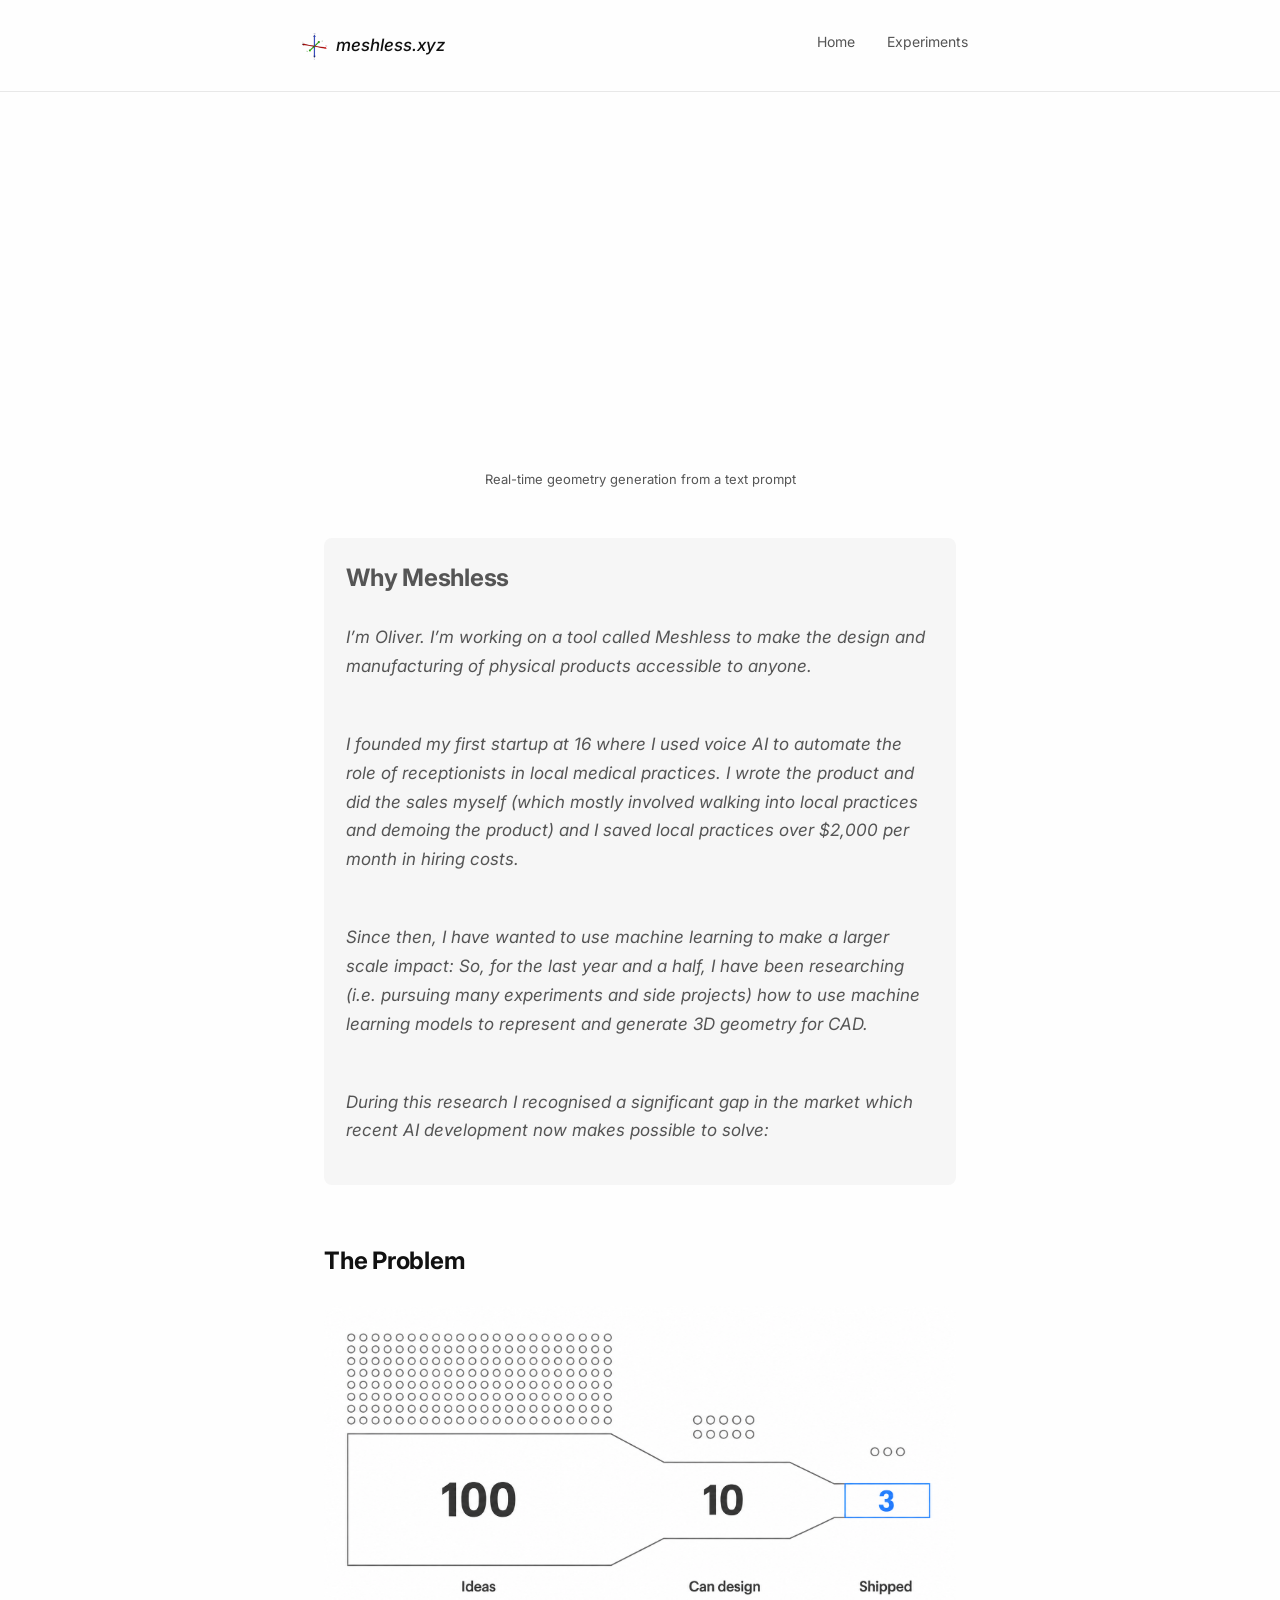
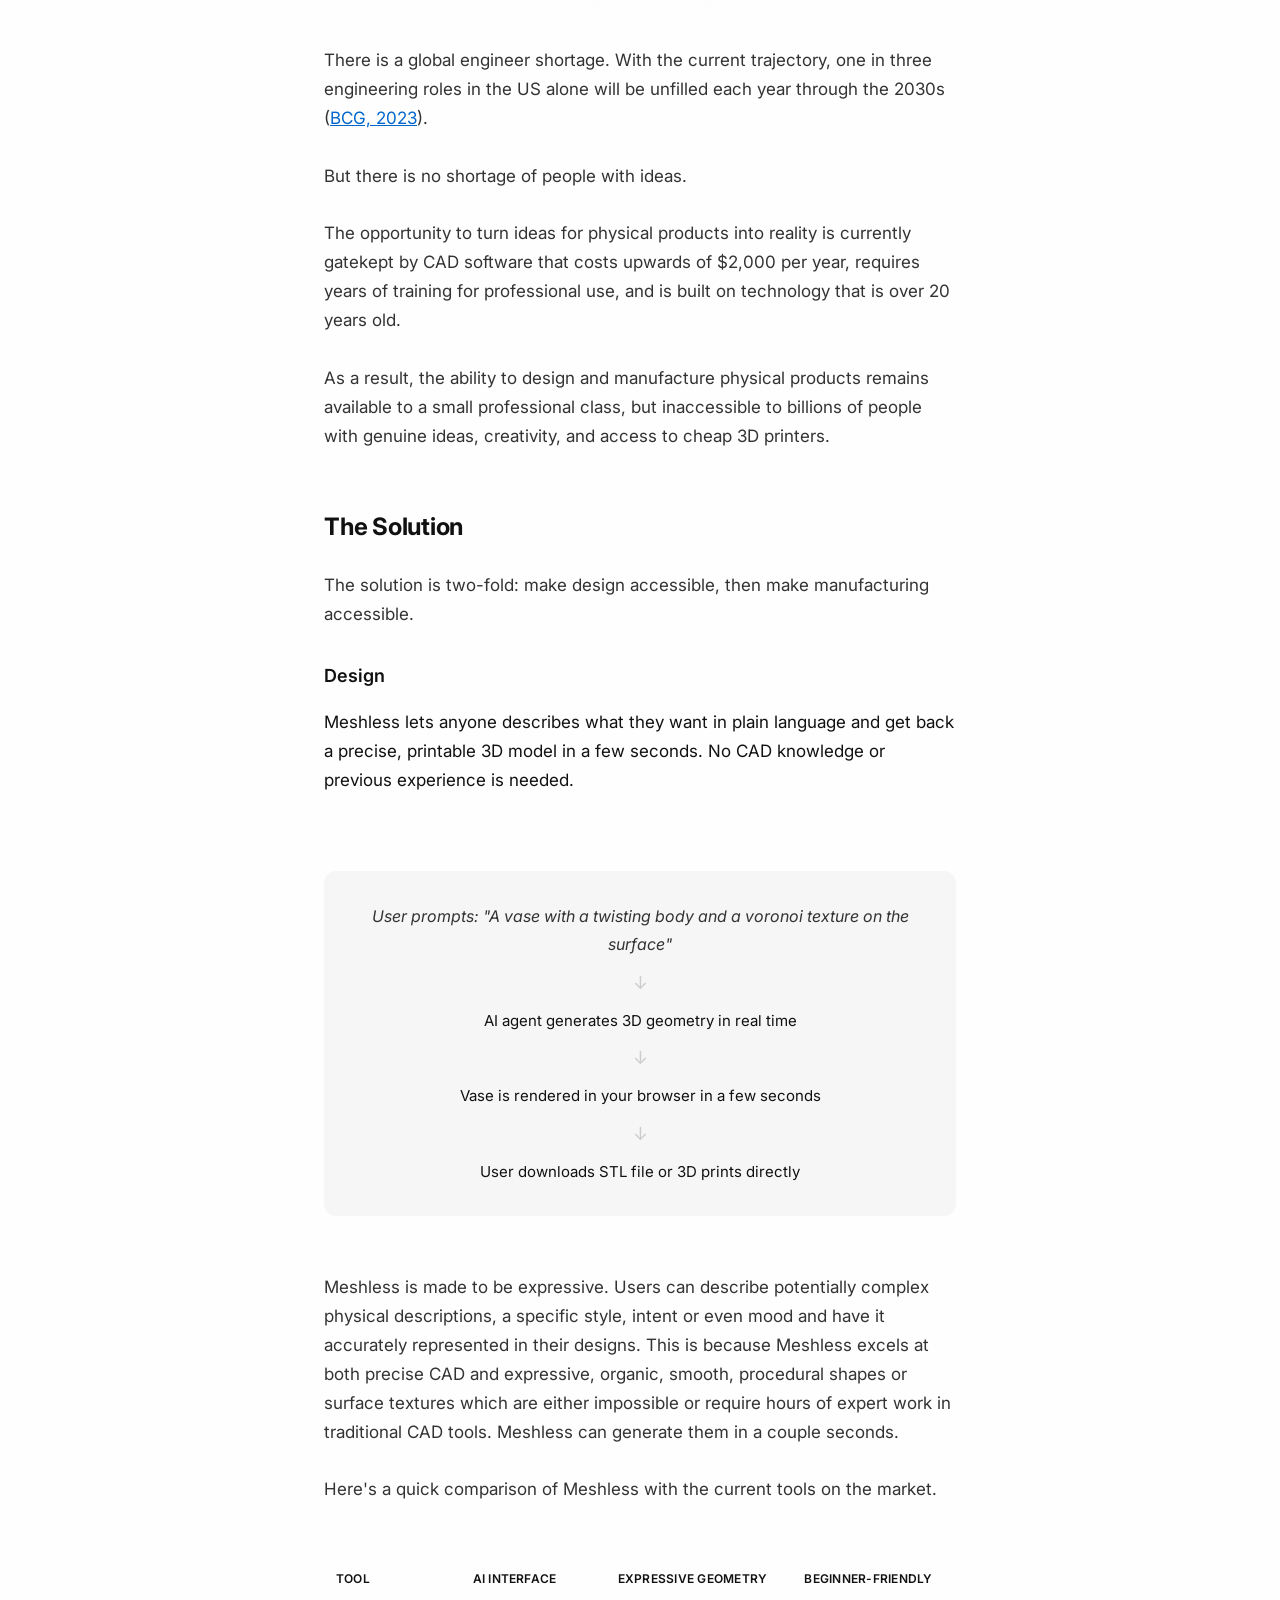
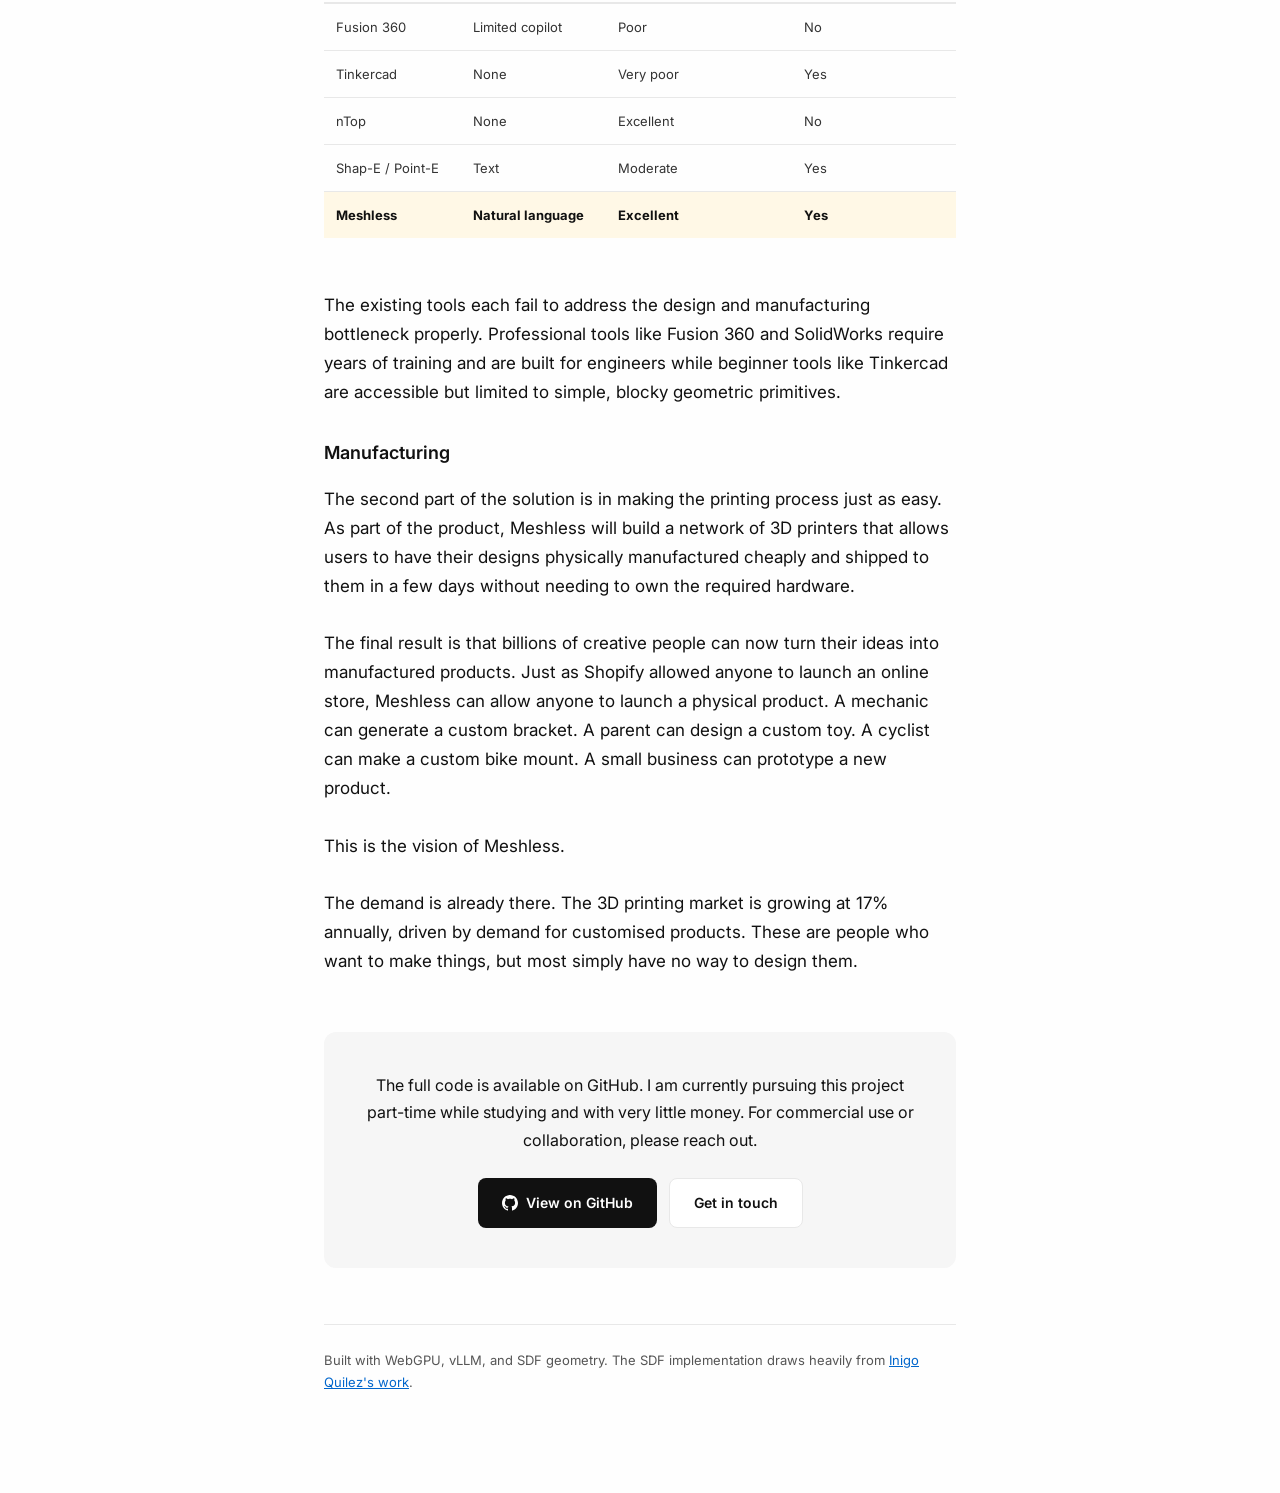
==== commit 82634aef: "Index update" ====
--- a/index.html
+++ b/index.html
@@ -83,7 +83,7 @@
       </div>
       <p>
       <br>
-      Meshless is made to be expressive. Users can describe potentially complex physical descriptions, a specific style, intent or even mood and the 3D geometry generated will be an accurate representation of it. Meshless excels at both precise CAD and expressive, organic, smooth, procedural shapes or surface textures which are either impossible or require hours of expert work in traditional CAD tools. Meshless can generate them in a couple seconds.
+      Meshless is made to be expressive. Users can describe potentially complex physical descriptions, a specific style, intent or even mood and have it accurately represented in their designs. This is because Meshless excels at both precise CAD and expressive, organic, smooth, procedural shapes or surface textures which are either impossible or require hours of expert work in traditional CAD tools. Meshless can generate them in a couple seconds.
       <br><br>
       Here's a quick comparison of Meshless with the current tools on the market.
       <br>
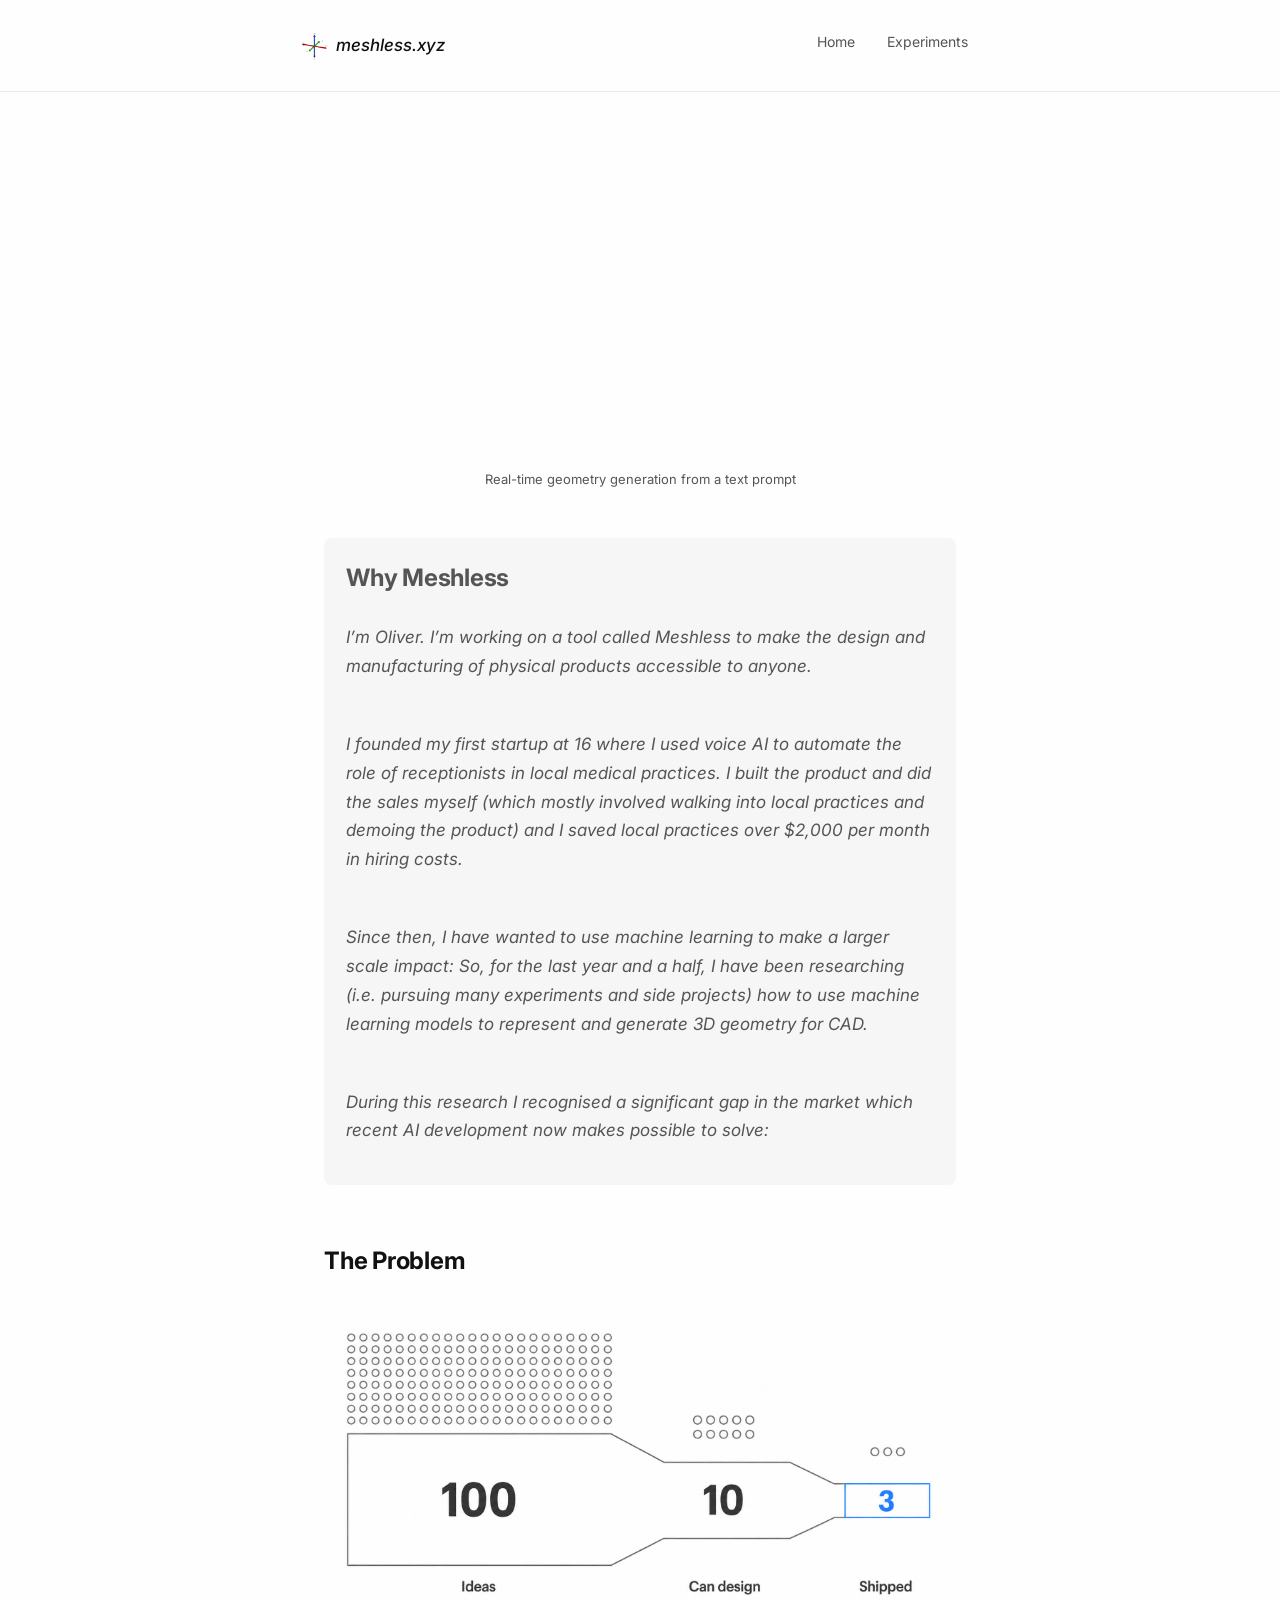
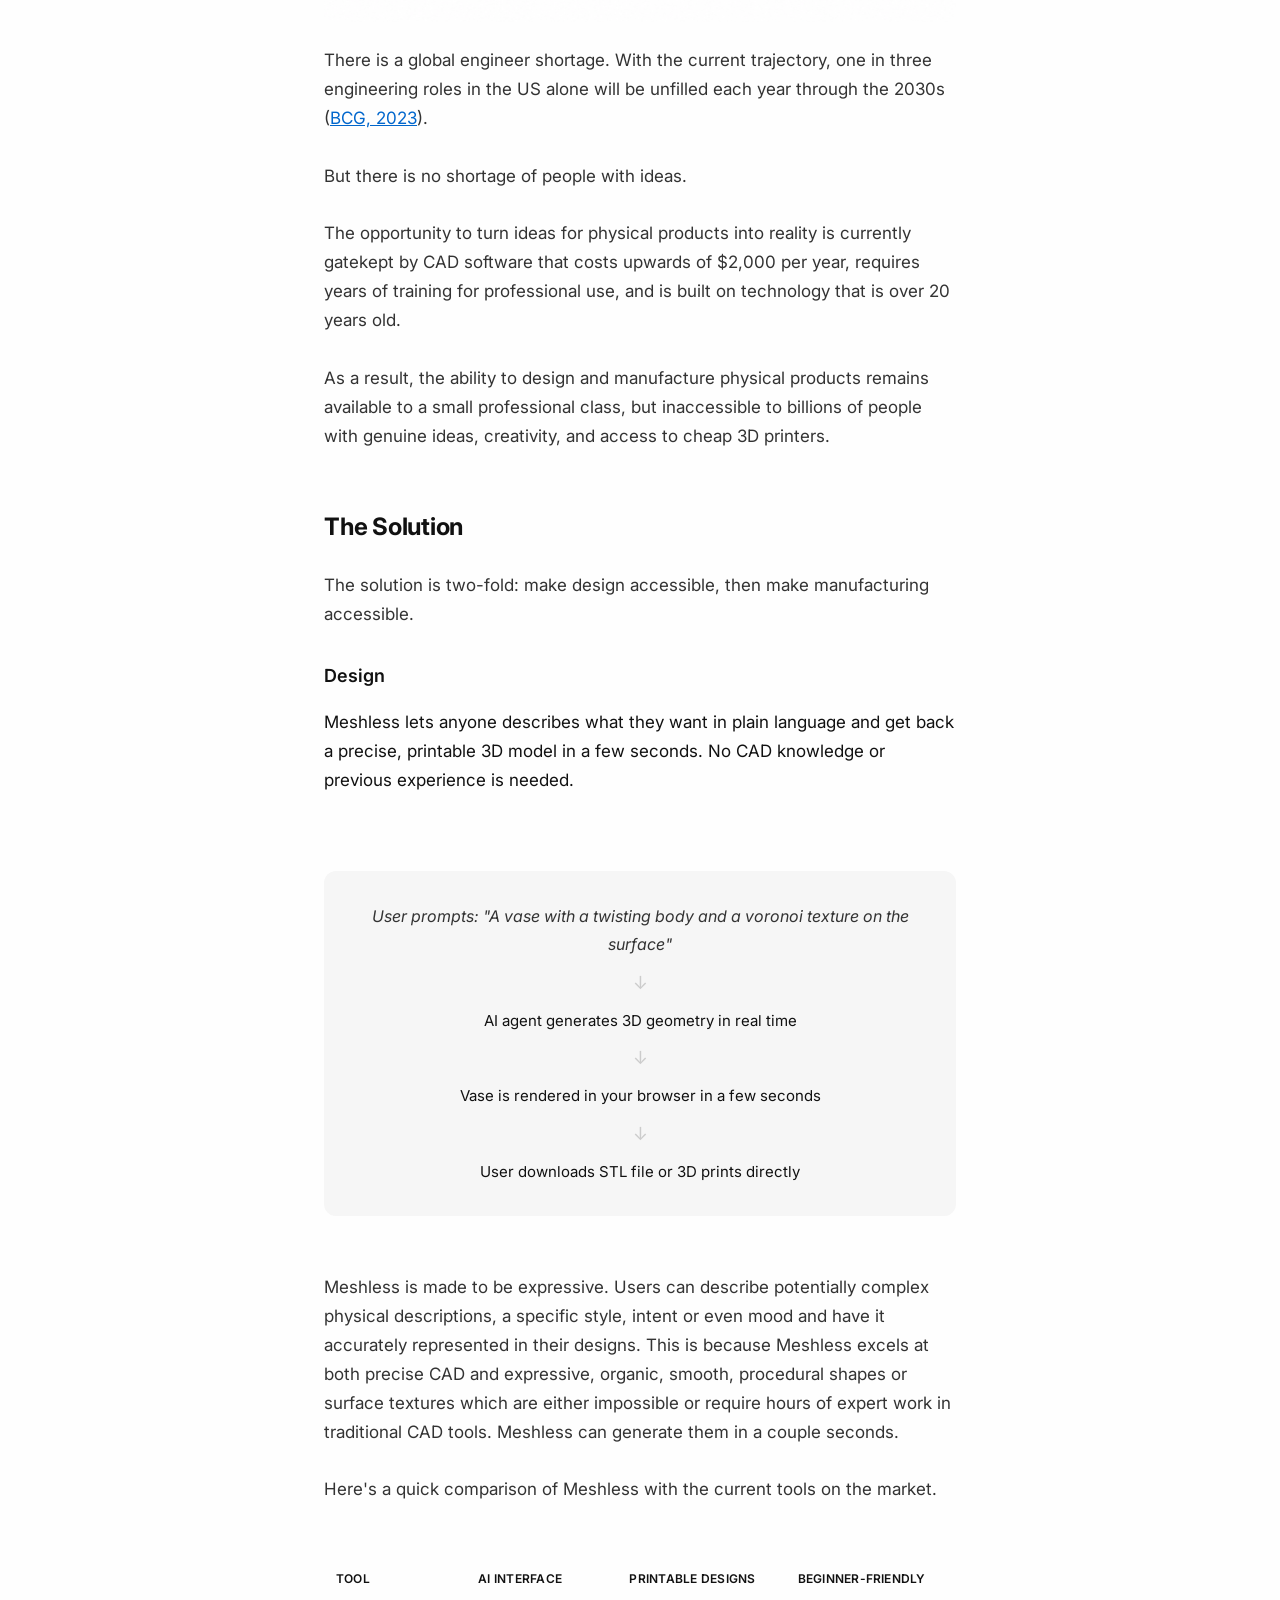
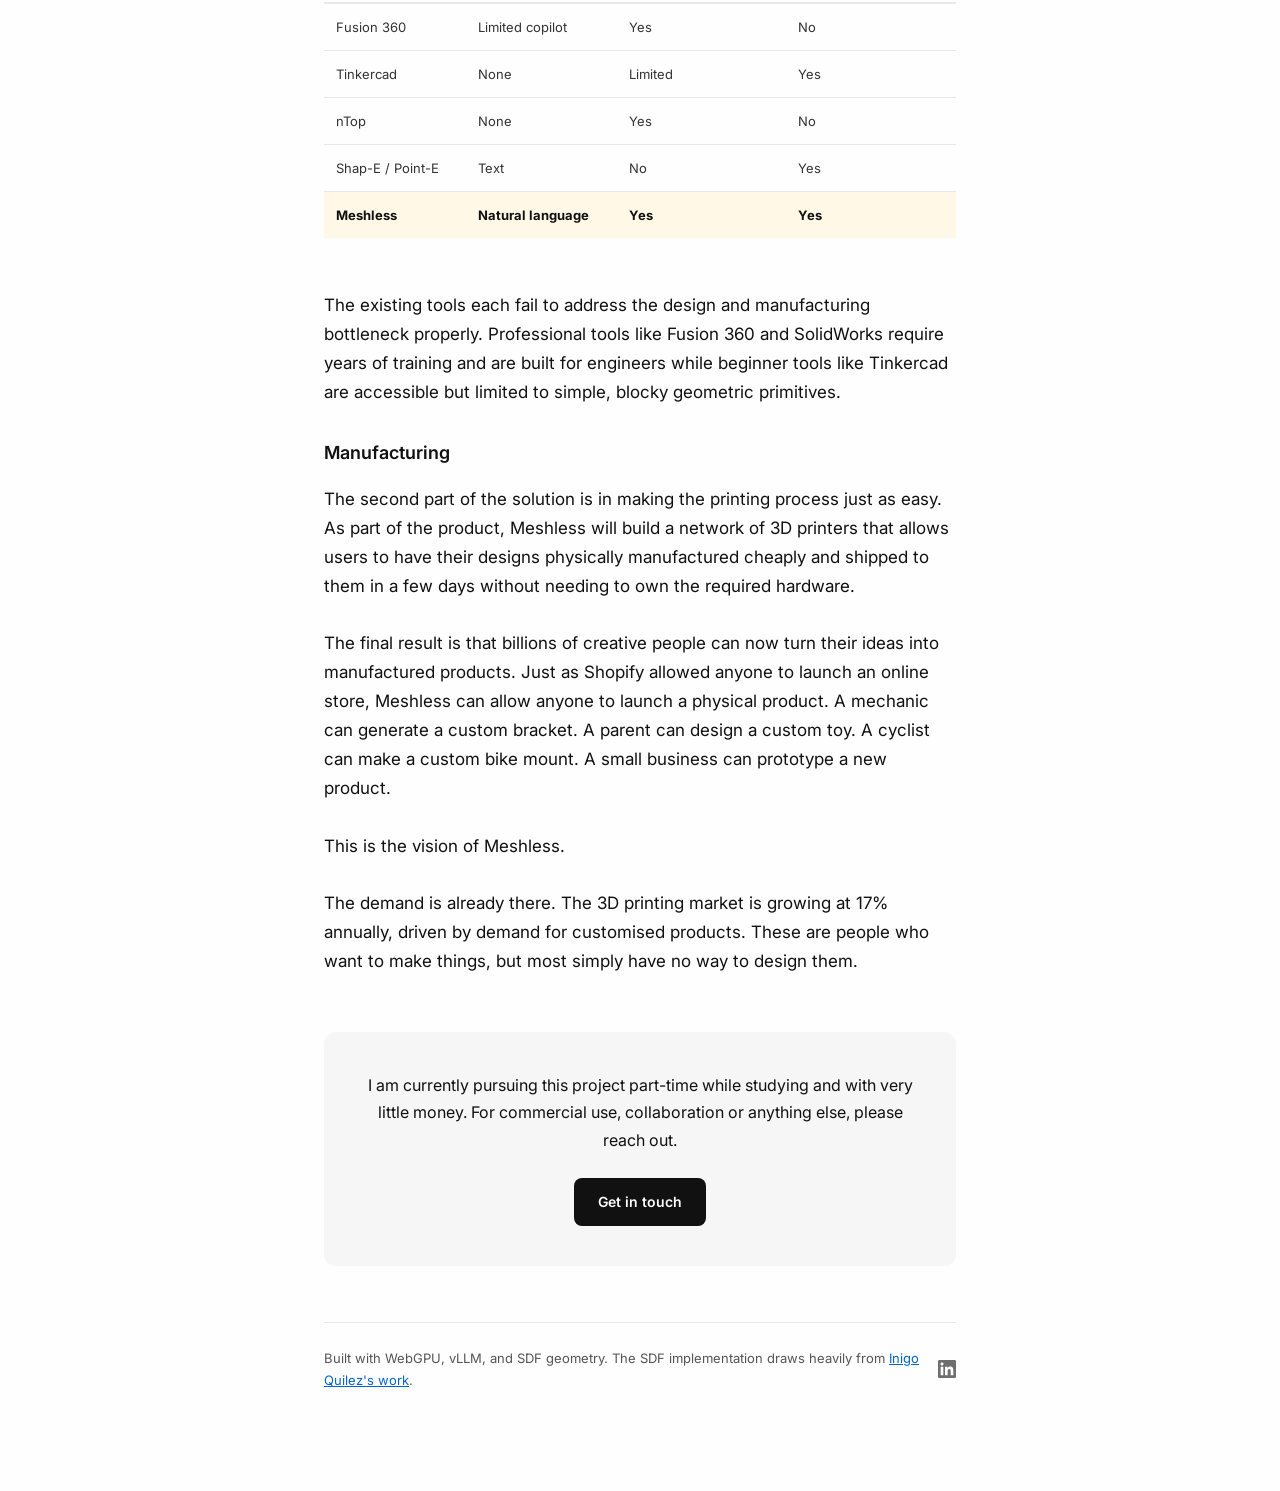
==== commit 0d8dbede: "Index update" ====
--- a/index.html
+++ b/index.html
@@ -35,7 +35,7 @@
       </p>
       <br>
       <p>
-        I founded my first startup at 16 where I used voice AI to automate the role of receptionists in local medical practices. I wrote the product and did the sales myself (which mostly involved walking into local practices and demoing the product) and I saved local practices over $2,000 per month in hiring costs.
+        I founded my first startup at 16 where I used voice AI to automate the role of receptionists in local medical practices. I built the product and did the sales myself (which mostly involved walking into local practices and demoing the product) and I saved local practices over $2,000 per month in hiring costs.
       </p>
       <br>
       <p>
@@ -96,7 +96,7 @@
             <tr>
               <th>Tool</th>              
               <th>AI interface</th>
-              <th>Expressive geometry</th>
+              <th>Printable Designs</th>
               <th>Beginner-friendly</th>
             </tr>
           </thead>
@@ -104,31 +104,31 @@
             <tr>
               <td>Fusion 360</td>
               <td>Limited copilot</td>
-              <td>Poor</td>
+              <td>Yes</td>
               <td>No</td>
             </tr>
             <tr>
               <td>Tinkercad</td>
               <td>None</td>
-              <td>Very poor</td>
+              <td>Limited</td>
               <td>Yes</td>
             </tr>
             <tr>
               <td>nTop</td>
               <td>None</td>
-              <td>Excellent</td>
+              <td>Yes</td>
               <td>No</td>
             </tr>
             <tr>
               <td>Shap-E / Point-E</td>
               <td>Text</td>
-              <td>Moderate</td>
+              <td>No</td>
               <td>Yes</td>
             </tr>
             <tr class="highlight-row">
               <td><strong>Meshless</strong></td>
               <td><strong>Natural language</strong></td>
-              <td><strong>Excellent</strong></td>
+              <td><strong>Yes</strong></td>
               <td><strong>Yes</strong></td>
             </tr>
           </tbody>
@@ -149,21 +149,20 @@
 
     <!-- CTA -->
     <div class="cta">
-      <p>The full code is available on GitHub. I am currently pursuing this project part-time while studying and with very little money. For commercial use or collaboration, please reach out.</p>
+      <p>I am currently pursuing this project part-time while studying and with very little money. For commercial use, collaboration or anything else, please reach out.</p>
       <div class="cta-buttons">
-        <a href="https://github.com/OliverP255/text-to-geometry" class="btn btn-primary" target="_blank">
-          <svg width="16" height="16" viewBox="0 0 24 24" fill="currentColor"><path d="M12 0c-6.626 0-12 5.373-12 12 0 5.302 3.438 9.8 8.207 11.387.599.111.793-.261.793-.577v-2.234c-3.338.726-4.033-1.416-4.033-1.416-.546-1.387-1.333-1.756-1.333-1.756-1.089-.745.083-.729.083-.729 1.205.084 1.839 1.237 1.839 1.237 1.07 1.834 2.807 1.304 3.492.997.107-.775.418-1.305.762-1.604-2.665-.305-5.467-1.334-5.467-5.931 0-1.311.469-2.381 1.236-3.221-.124-.303-.535-1.524.117-3.176 0 0 1.008-.322 3.301 1.23.957-.266 1.983-.399 3.003-.404 1.02.005 2.047.138 3.006.404 2.291-1.552 3.297-1.23 3.297-1.23.653 1.653.242 2.874.118 3.176.77.84 1.235 1.911 1.235 3.221 0 4.609-2.807 5.624-5.479 5.921.43.372.823 1.102.823 2.222v3.293c0 .319.192.694.801.576 4.765-1.589 8.199-6.086 8.199-11.386 0-6.627-5.373-12-12-12z"/></svg>
-          View on GitHub
-        </a>
-        <a href="mailto:op.oliv17@gmail.com" class="btn btn-secondary">
+        <a href="mailto:op.oliv17@gmail.com" class="btn btn-primary">
           Get in touch
         </a>
       </div>
     </div>
 
 
-    <footer>
+    <footer class="site-footer">
       <p>Built with WebGPU, vLLM, and SDF geometry. The SDF implementation draws heavily from <a href="https://iquilezles.org/articles/distfunctions/">Inigo Quilez's work</a>.</p>
+      <a href="https://www.linkedin.com/in/oliver-pryce-597747376/" class="footer-linkedin" target="_blank" rel="noopener noreferrer" aria-label="Oliver Pryce on LinkedIn">
+        <svg width="18" height="18" viewBox="0 0 24 24" fill="currentColor" aria-hidden="true"><path d="M20.447 20.452h-3.554v-5.569c0-1.328-.027-3.037-1.852-3.037-1.853 0-2.136 1.445-2.136 2.939v5.667H9.351V9h3.414v1.561h.046c.477-.9 1.637-1.85 3.37-1.85 3.601 0 4.267 2.37 4.267 5.455v6.286zM5.337 7.433c-1.144 0-2.063-.926-2.063-2.065 0-1.138.92-2.063 2.063-2.063 1.14 0 2.064.925 2.064 2.063 0 1.139-.925 2.065-2.064 2.065zm1.782 13.019H3.555V9h3.564v11.452zM22.225 0H1.771C.792 0 0 .774 0 1.729v20.542C0 23.227.792 24 1.771 24h20.451C23.2 24 24 23.227 24 22.271V1.729C24 .774 23.2 0 22.222 0h.003z"/></svg>
+      </a>
     </footer>
   </main>
 </body>
--- a/styles.css
+++ b/styles.css
@@ -412,6 +412,37 @@
   color: var(--text-light);
 }
 
+.site-footer {
+  display: flex;
+  flex-wrap: wrap;
+  align-items: center;
+  justify-content: space-between;
+  gap: 12px 16px;
+}
+
+.site-footer > p {
+  margin: 0;
+  flex: 1 1 12rem;
+}
+
+.footer-linkedin {
+  display: inline-flex;
+  color: var(--text-light);
+  text-decoration: none;
+  opacity: 0.85;
+  transition: color 0.15s ease, opacity 0.15s ease;
+}
+
+.footer-linkedin:hover {
+  color: var(--accent);
+  opacity: 1;
+  text-decoration: none;
+}
+
+.footer-linkedin svg {
+  display: block;
+}
+
 /* Links */
 a {
   color: var(--link);
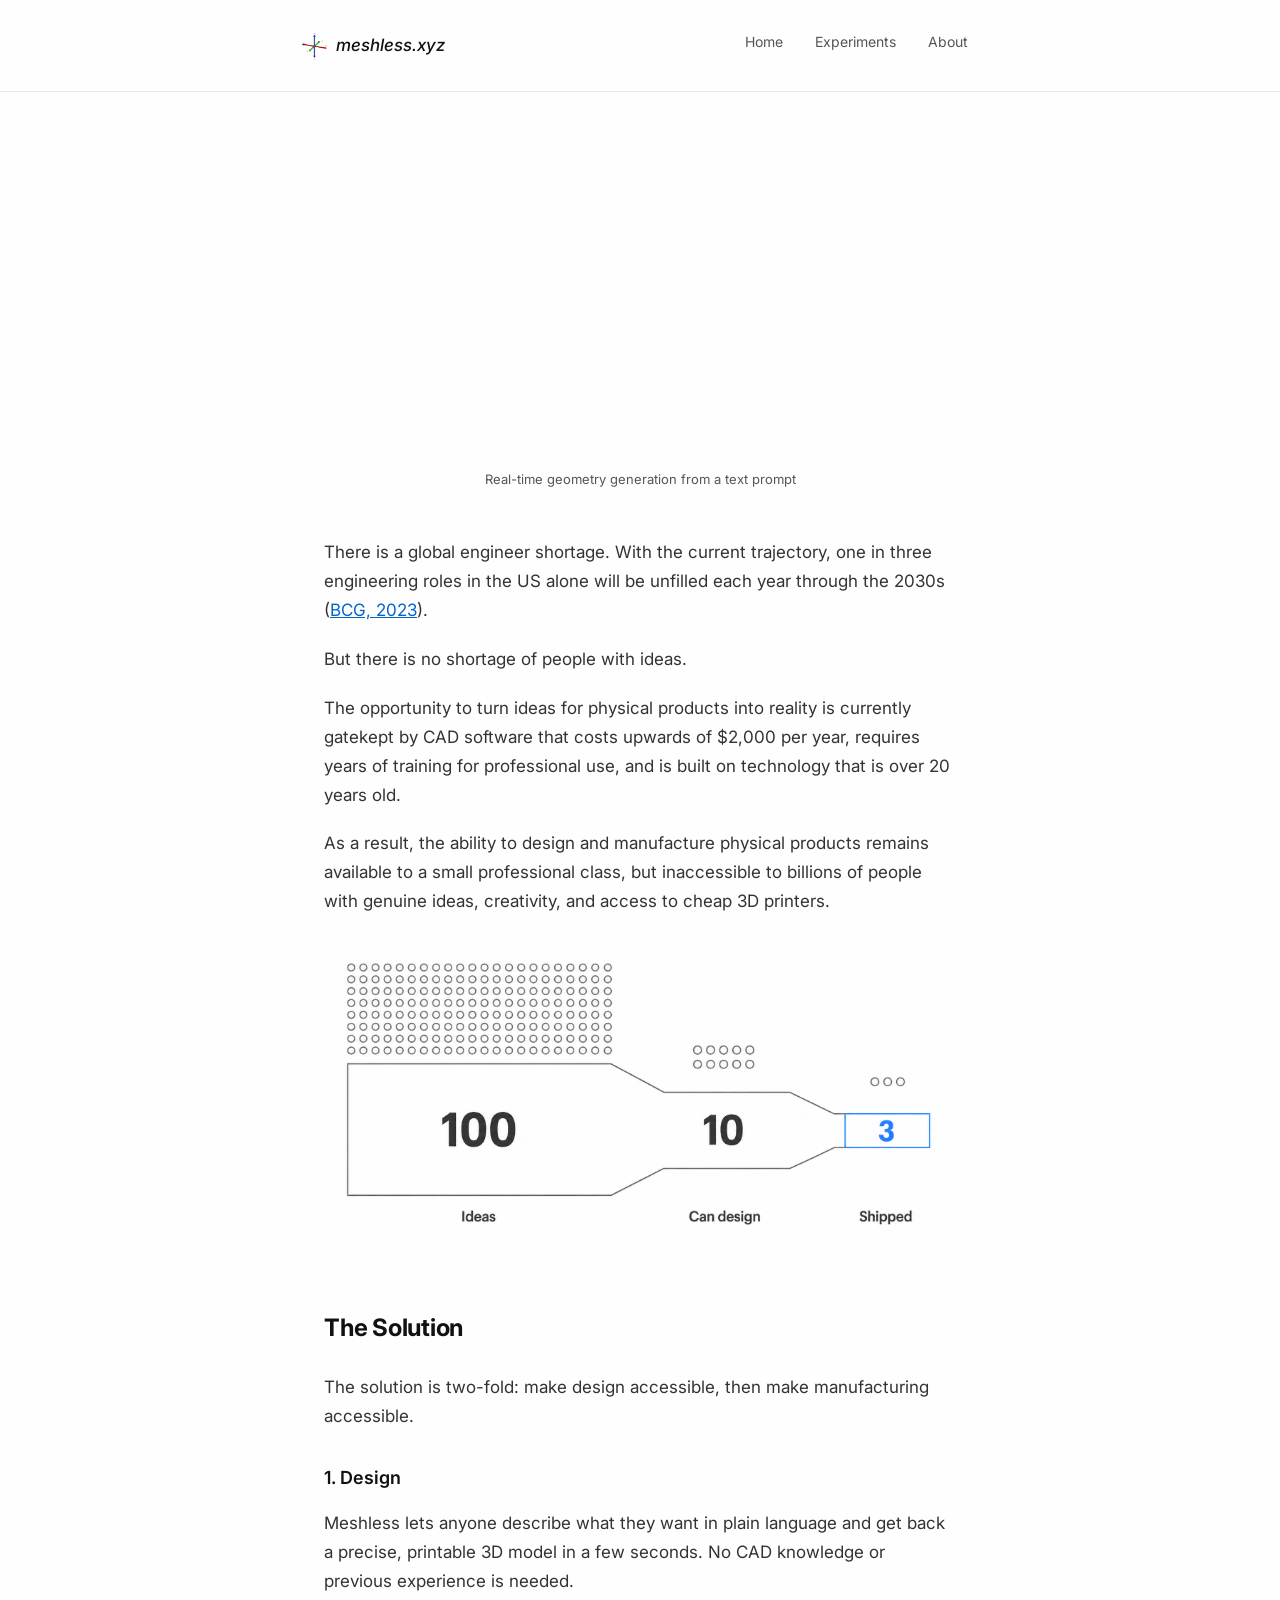
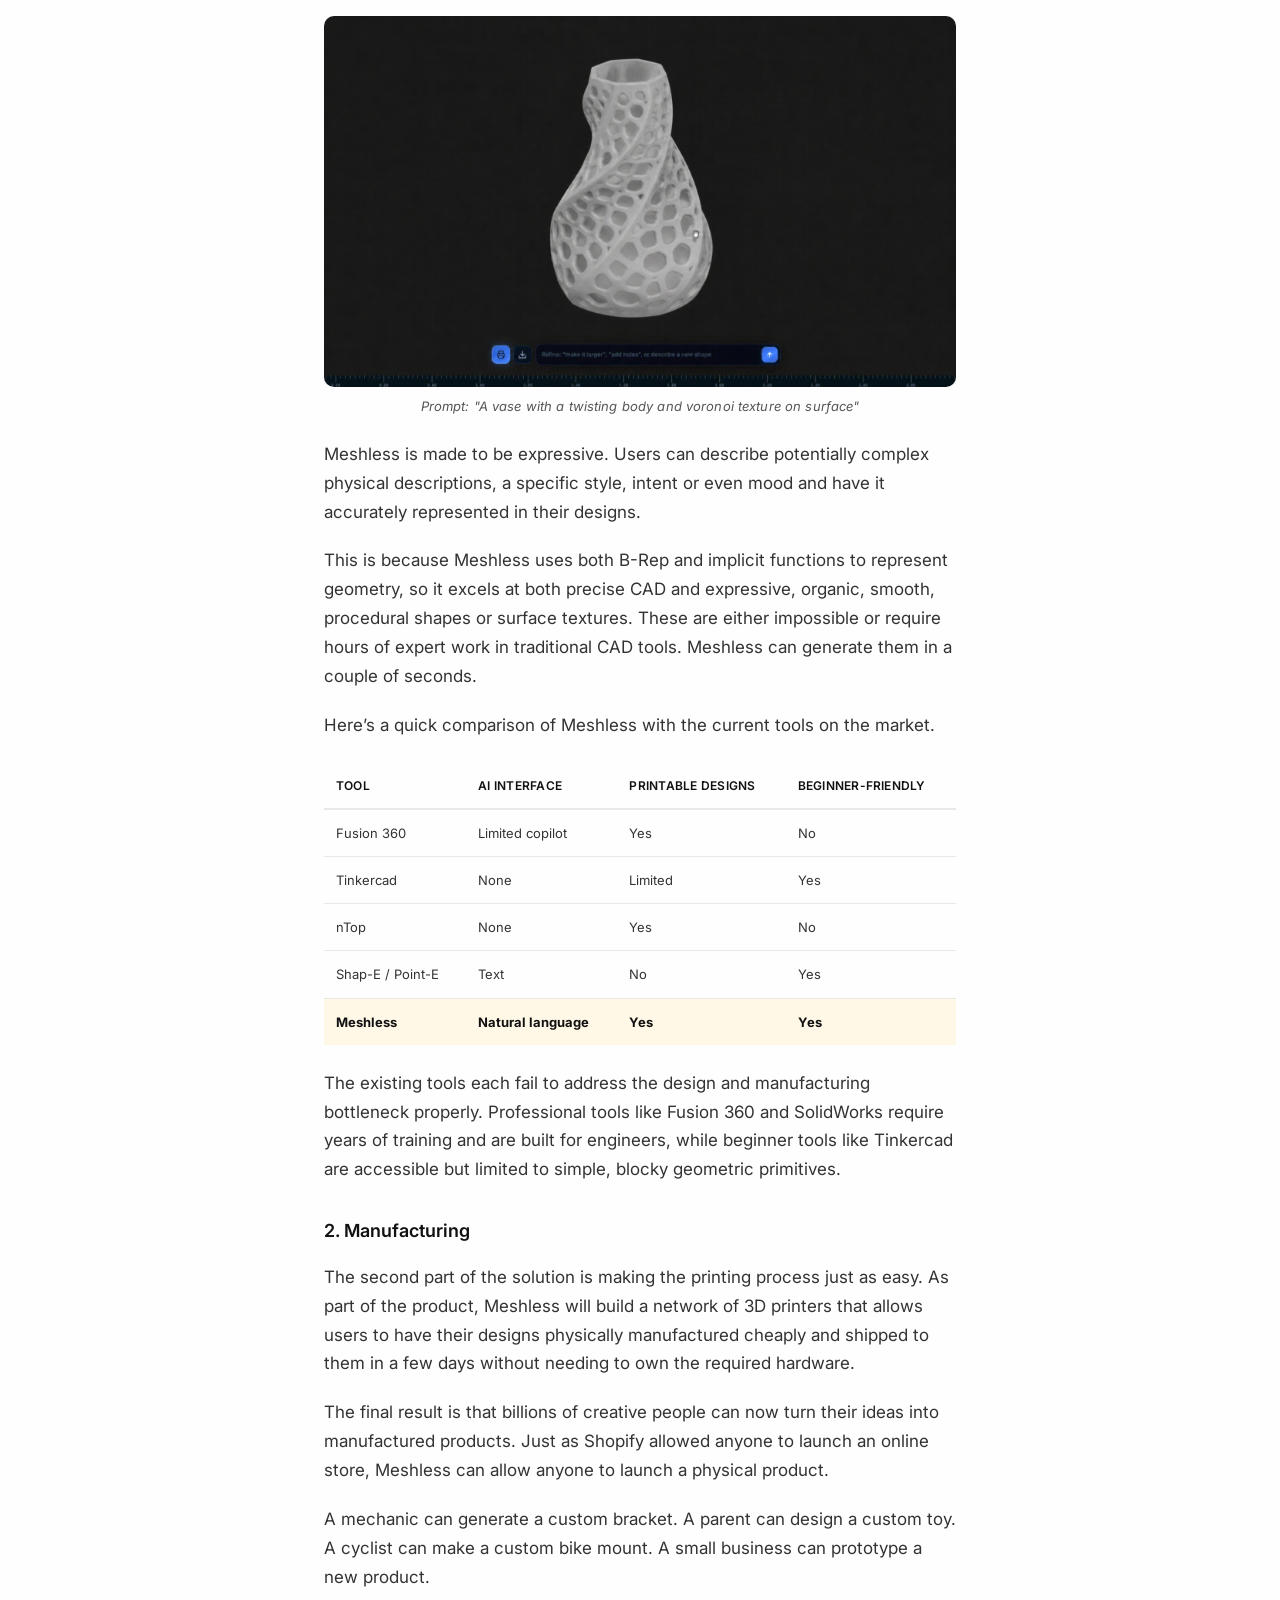
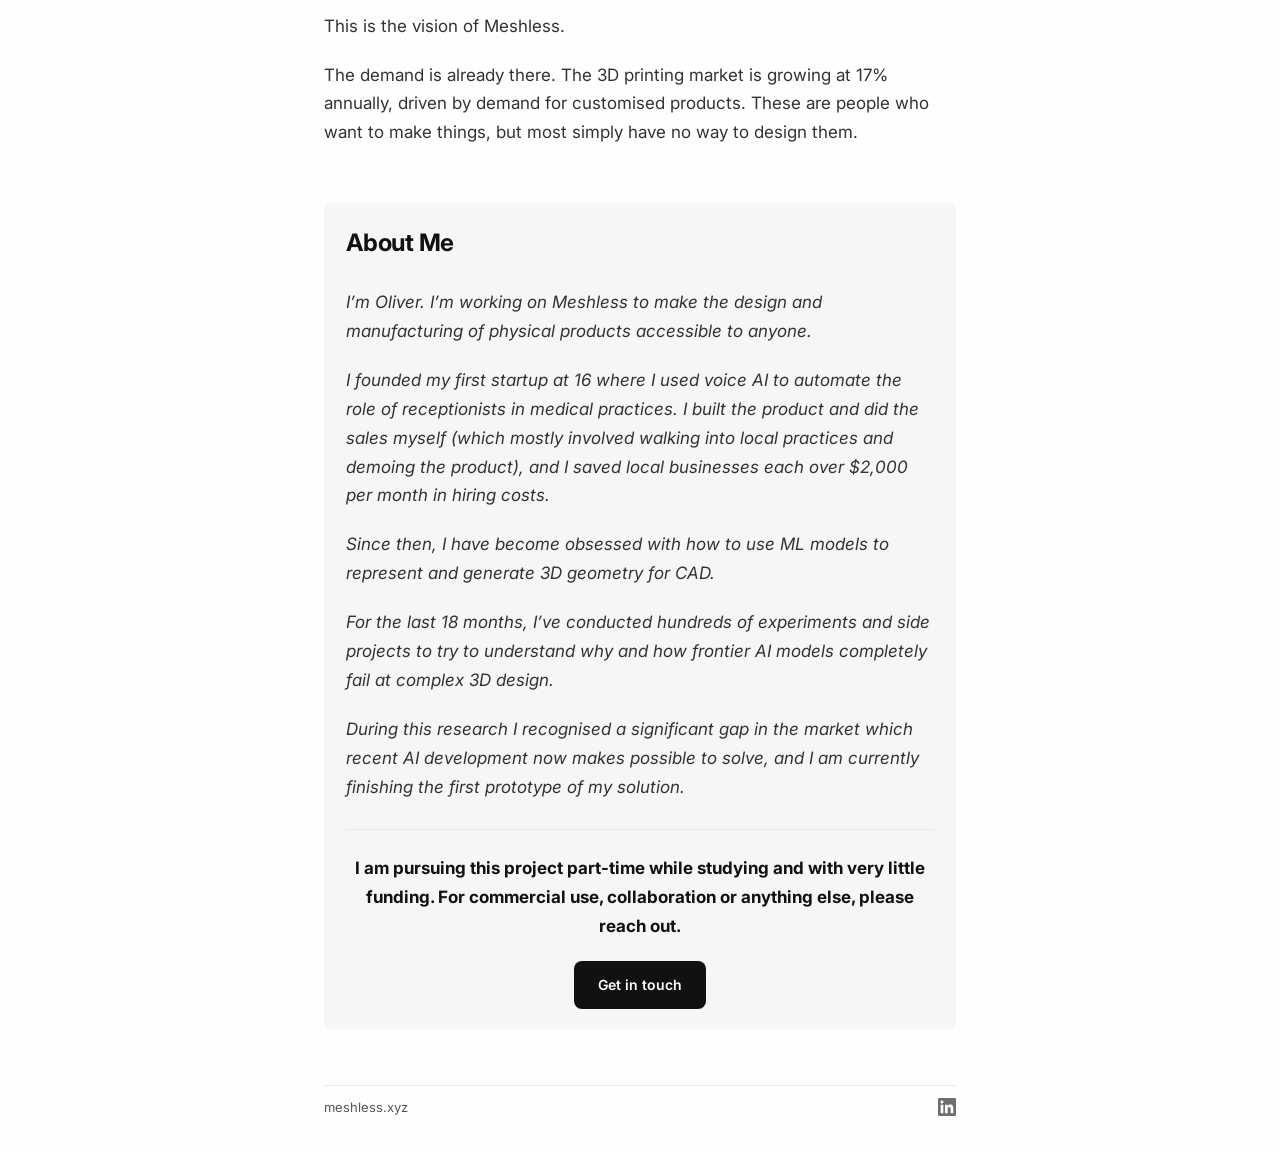
==== commit 8bc92fb7: "Favicon" ====
--- a/index.html
+++ b/index.html
@@ -3,6 +3,7 @@
 <head>
   <meta charset="UTF-8">
   <meta name="viewport" content="width=device-width, initial-scale=1.0">
+  <link rel="icon" href="xyz.png" type="image/png">
   <title>Meshless</title>
   <link rel="stylesheet" href="styles.css">
   <meta name="description" content="I built Meshless to close the tool gap in consumer 3D printing. Turn any idea into a printable file in minutes.">
@@ -14,6 +15,7 @@
       <ul class="nav-links">
         <li><a href="index.html">Home</a></li>
         <li><a href="experiments.html">Experiments</a></li>
+        <li><a href="about.html">About</a></li>
       </ul>
     </div>
   </nav>
@@ -27,69 +29,34 @@
       <figcaption class="demo-caption">Real-time geometry generation from a text prompt</figcaption>
     </figure>
 
-    <section id="intro">
 
-      <h2>Why Meshless</h2>
-      <p>
-        I’m Oliver. I’m working on a tool called Meshless to make the design and manufacturing of physical products accessible to anyone.
-      </p>
-      <br>
-      <p>
-        I founded my first startup at 16 where I used voice AI to automate the role of receptionists in local medical practices. I built the product and did the sales myself (which mostly involved walking into local practices and demoing the product) and I saved local practices over $2,000 per month in hiring costs.
-      </p>
-      <br>
-      <p>
-        Since then, I have wanted to use machine learning to make a larger scale impact: So, for the last year and a half, I have been researching (i.e. pursuing many experiments and side projects) how to use machine learning models to represent and generate 3D geometry for CAD.
-      </p>
-      <br>
-      <p>
-        During this research I recognised a significant gap in the market which recent AI development now makes possible to solve:
-      </p>
-    </section>
 
     <!-- The Problem -->
     <section id="problem">
-    <h2>The Problem</h2>
-    <img src="graph.png" alt="Product creation bottleneck graph" class="problem-graph">
-     <p>  
-      There is a global engineer shortage. With the current trajectory, one in three engineering roles in the US alone will be unfilled each year through the 2030s
-      (<a href="https://www.bcg.com/publications/2023/addressing-the-engineering-talent-shortage" target="_blank" rel="noopener noreferrer">BCG, 2023</a>).      <br><br>
-      But there is no shortage of people with ideas. 
-      <br><br>
-      The opportunity to turn ideas for physical products into reality is currently gatekept by CAD software that costs upwards of $2,000 per year, requires years of training for professional use, and is built on technology that is over 20 years old. 
-      <br><br>
-      As a result, the ability to design and manufacture physical products remains available to a small professional class, but inaccessible to billions of people with genuine ideas, creativity, and access to cheap 3D printers.
-      </p>
+      <p>There is a global engineer shortage. With the current trajectory, one in three engineering roles in the US alone will be unfilled each year through the 2030s (<a href="https://www.bcg.com/publications/2023/addressing-the-engineering-talent-shortage" target="_blank" rel="noopener noreferrer">BCG, 2023</a>).</p>
+      <p>But there is no shortage of people with ideas.</p>
+      <p>The opportunity to turn ideas for physical products into reality is currently gatekept by CAD software that costs upwards of $2,000 per year, requires years of training for professional use, and is built on technology that is over 20 years old.</p>
+      <p>As a result, the ability to design and manufacture physical products remains available to a small professional class, but inaccessible to billions of people with genuine ideas, creativity, and access to cheap 3D printers.</p>
+      <img src="graph.png" alt="Product creation bottleneck graph" class="problem-graph">
     </section>
 
     <!-- What It Does -->
     <section id="solution">
       <h2>The Solution</h2>
-      <p>
-        The solution is two-fold: make design accessible, then make manufacturing accessible. 
-        <br>
-        <h3>Design</h3>
-        Meshless lets anyone describes what they want in plain language and get back a precise, printable 3D model in a few seconds. No CAD knowledge or previous experience is needed. 
-      </p>
-      <br>
-      <div class="flow-diagram">
-        <p class="flow-prompt">User prompts: "A vase with a twisting body and a voronoi texture on the surface"</p>
-        <span class="arrow">↓</span>
-        <p>AI agent generates 3D geometry in real time</p>
-        <span class="arrow">↓</span>
-        <p>Vase is rendered in your browser in a few seconds</p>
-        <span class="arrow">↓</span>
-        <p>User downloads STL file or 3D prints directly</p>
-      </div>
-      <p>
-      <br>
-      Meshless is made to be expressive. Users can describe potentially complex physical descriptions, a specific style, intent or even mood and have it accurately represented in their designs. This is because Meshless excels at both precise CAD and expressive, organic, smooth, procedural shapes or surface textures which are either impossible or require hours of expert work in traditional CAD tools. Meshless can generate them in a couple seconds.
-      <br><br>
-      Here's a quick comparison of Meshless with the current tools on the market.
-      <br>
-      <br>
-      </p>
-    
+      <p>The solution is two-fold: make design accessible, then make manufacturing accessible.</p>
+
+      <h3>1. Design</h3>
+      <p>Meshless lets anyone describe what they want in plain language and get back a precise, printable 3D model in a few seconds. No CAD knowledge or previous experience is needed.</p>
+
+      <figure class="vase-figure">
+        <img src="vase.png" alt="Vase creation from prompt" class="vase-example">
+        <figcaption class="vase-caption">Prompt: "A vase with a twisting body and voronoi texture on surface"</figcaption>
+      </figure>
+
+      <p>Meshless is made to be expressive. Users can describe potentially complex physical descriptions, a specific style, intent or even mood and have it accurately represented in their designs.</p>
+      <p>This is because Meshless uses both B-Rep and implicit functions to represent geometry, so it excels at both precise CAD and expressive, organic, smooth, procedural shapes or surface textures. These are either impossible or require hours of expert work in traditional CAD tools. Meshless can generate them in a couple of seconds.</p>
+      <p>Here’s a quick comparison of Meshless with the current tools on the market.</p>
+
       <div class="table-wrapper">
         <table>
           <thead>
@@ -134,32 +101,38 @@
           </tbody>
         </table>
       </div>
-      <br>
-      The existing tools each fail to address the design and manufacturing bottleneck properly. Professional tools like Fusion 360 and SolidWorks require years of training and are built for engineers while beginner tools like Tinkercad are accessible but limited to simple, blocky geometric primitives.
-      <br>
-      <h3>Manufacturing</h3>
-      The second part of the solution is in making the printing process just as easy. As part of the product, Meshless will build a network of 3D printers that allows users to have their designs physically manufactured cheaply and shipped to them in a few days without needing to own the required hardware. 
-      <br><br>
-      The final result is that billions of creative people can now turn their ideas into manufactured products. Just as Shopify allowed anyone to launch an online store, Meshless can allow anyone to launch a physical product. A mechanic can generate a custom bracket. A parent can design a custom toy. A cyclist can make a custom bike mount. A small business can prototype a new product.
-      <br><br>
-      This is the vision of Meshless.
-      <br><br>
-      The demand is already there. The 3D printing market is growing at 17% annually, driven by demand for customised products. These are people who want to make things, but most simply have no way to design them. 
+
+      <p>The existing tools each fail to address the design and manufacturing bottleneck properly. Professional tools like Fusion 360 and SolidWorks require years of training and are built for engineers, while beginner tools like Tinkercad are accessible but limited to simple, blocky geometric primitives.</p>
+
+      <h3>2. Manufacturing</h3>
+      <p>The second part of the solution is making the printing process just as easy. As part of the product, Meshless will build a network of 3D printers that allows users to have their designs physically manufactured cheaply and shipped to them in a few days without needing to own the required hardware.</p>
+      <p>The final result is that billions of creative people can now turn their ideas into manufactured products. Just as Shopify allowed anyone to launch an online store, Meshless can allow anyone to launch a physical product.</p>
+      <p>A mechanic can generate a custom bracket. A parent can design a custom toy. A cyclist can make a custom bike mount. A small business can prototype a new product.</p>
+      <p>This is the vision of Meshless.</p>
+      <p>The demand is already there. The 3D printing market is growing at 17% annually, driven by demand for customised products. These are people who want to make things, but most simply have no way to design them.</p>
     </section>
 
-    <!-- CTA -->
-    <div class="cta">
-      <p>I am currently pursuing this project part-time while studying and with very little money. For commercial use, collaboration or anything else, please reach out.</p>
-      <div class="cta-buttons">
-        <a href="mailto:op.oliv17@gmail.com" class="btn btn-primary">
-          Get in touch
-        </a>
+    <section id="intro">
+
+      <h2>About Me</h2>
+      <p>I’m Oliver. I’m working on Meshless to make the design and manufacturing of physical products accessible to anyone.</p>
+      <p>I founded my first startup at 16 where I used voice AI to automate the role of receptionists in medical practices. I built the product and did the sales myself (which mostly involved walking into local practices and demoing the product), and I saved local businesses each over $2,000 per month in hiring costs.</p>
+      <p>Since then, I have become obsessed with how to use ML models to represent and generate 3D geometry for CAD.</p>
+      <p>For the last 18 months, I’ve conducted hundreds of experiments and side projects to try to understand why and how frontier AI models completely fail at complex 3D design.</p>
+      <p>During this research I recognised a significant gap in the market which recent AI development now makes possible to solve, and I am currently finishing the first prototype of my solution.</p>
+
+      <div class="intro-outro">
+        <p>I am pursuing this project part-time while studying and with very little funding. For commercial use, collaboration or anything else, please reach out.</p>
+        <div class="cta-buttons">
+          <a href="mailto:op.oliv17@gmail.com" class="btn btn-primary">
+            Get in touch
+          </a>
+        </div>
       </div>
-    </div>
-
+    </section>
 
     <footer class="site-footer">
-      <p>Built with WebGPU, vLLM, and SDF geometry. The SDF implementation draws heavily from <a href="https://iquilezles.org/articles/distfunctions/">Inigo Quilez's work</a>.</p>
+      <p>meshless.xyz</p>
       <a href="https://www.linkedin.com/in/oliver-pryce-597747376/" class="footer-linkedin" target="_blank" rel="noopener noreferrer" aria-label="Oliver Pryce on LinkedIn">
         <svg width="18" height="18" viewBox="0 0 24 24" fill="currentColor" aria-hidden="true"><path d="M20.447 20.452h-3.554v-5.569c0-1.328-.027-3.037-1.852-3.037-1.853 0-2.136 1.445-2.136 2.939v5.667H9.351V9h3.414v1.561h.046c.477-.9 1.637-1.85 3.37-1.85 3.601 0 4.267 2.37 4.267 5.455v6.286zM5.337 7.433c-1.144 0-2.063-.926-2.063-2.065 0-1.138.92-2.063 2.063-2.063 1.14 0 2.064.925 2.064 2.063 0 1.139-.925 2.065-2.064 2.065zm1.782 13.019H3.555V9h3.564v11.452zM22.225 0H1.771C.792 0 0 .774 0 1.729v20.542C0 23.227.792 24 1.771 24h20.451C23.2 24 24 23.227 24 22.271V1.729C24 .774 23.2 0 22.222 0h.003z"/></svg>
       </a>
--- a/styles.css
+++ b/styles.css
@@ -93,7 +93,7 @@
 .container {
   max-width: 680px;
   margin: 0 auto;
-  padding: 48px 24px 100px;
+  padding: 48px 24px 32px;
 }
 
 /* Article header */
@@ -163,19 +163,32 @@
   color: var(--text-muted);
 }
 
-#intro,
-#intro p {
-  color: var(--text-light);
-}
-
-#intro p {
-  font-style: italic;
-}
-
 #intro {
   background: var(--code-bg);
   padding: 20px 22px;
   border-radius: 8px;
+  color: var(--text);
+}
+
+#intro p {
+  font-style: italic;
+}
+
+.intro-outro {
+  margin-top: 28px;
+  padding-top: 24px;
+  border-top: 1px solid var(--border);
+  text-align: center;
+}
+
+#intro .intro-outro p {
+  font-style: normal;
+  font-weight: 700;
+  color: var(--text);
+  max-width: 36em;
+  margin-left: auto;
+  margin-right: auto;
+  margin-bottom: 20px;
 }
 
 .problem-graph {
@@ -184,6 +197,32 @@
   display: block;
   margin: 0 0 24px;
   border-radius: 10px;
+}
+
+.vase-figure {
+  margin: 0 0 24px;
+}
+
+.vase-example {
+  width: 100%;
+  max-width: 100%;
+  display: block;
+  margin: 0;
+  border-radius: 10px;
+}
+
+.vase-caption {
+  font-size: 13px;
+  line-height: 1.45;
+  font-weight: 400;
+  font-style: italic;
+  color: var(--text-light);
+  text-align: center;
+  margin-top: 10px;
+  max-width: 34em;
+  margin-left: auto;
+  margin-right: auto;
+  letter-spacing: 0.01em;
 }
 
 /* Flow diagram */
@@ -345,21 +384,7 @@
   background-position: center;
 }
 
-/* CTA */
-.cta {
-  margin: 56px 0;
-  padding: 40px 32px;
-  background: var(--code-bg);
-  border-radius: 12px;
-  text-align: center;
-}
-
-.cta p {
-  color: var(--text);
-  margin-bottom: 24px;
-  font-size: 16px;
-}
-
+/* CTA (in-page button row; also used in About Me outro) */
 .cta-buttons {
   display: flex;
   gap: 12px;
@@ -403,7 +428,7 @@
 /* Footer */
 footer {
   margin-top: 56px;
-  padding-top: 24px;
+  padding-top: 10px;
   border-top: 1px solid var(--border);
 }
 
@@ -417,7 +442,7 @@
   flex-wrap: wrap;
   align-items: center;
   justify-content: space-between;
-  gap: 12px 16px;
+  gap: 12px;
 }
 
 .site-footer > p {
@@ -550,7 +575,12 @@
     padding: 16px;
   }
 
-  .cta {
-    padding: 28px 20px;
+  #intro {
+    padding: 18px 16px;
+  }
+
+  .intro-outro {
+    padding-top: 20px;
+    margin-top: 22px;
   }
 }
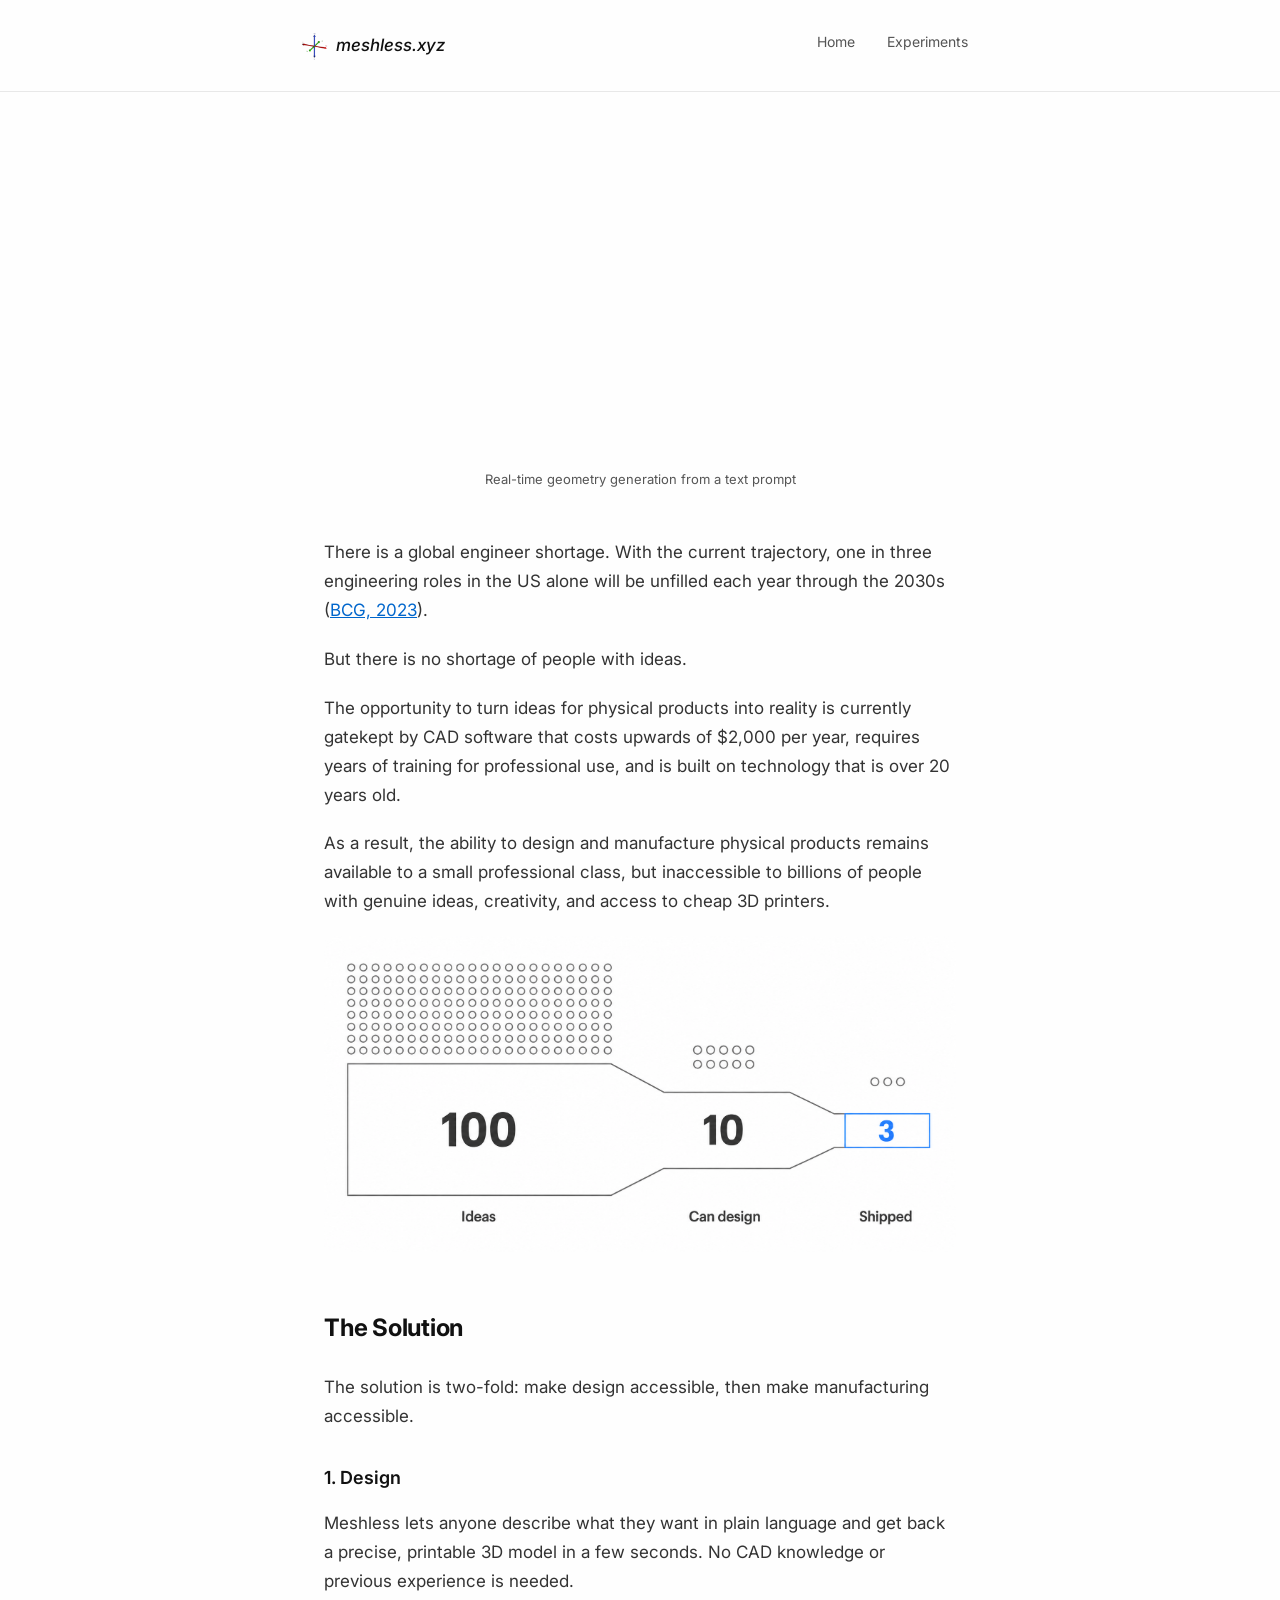
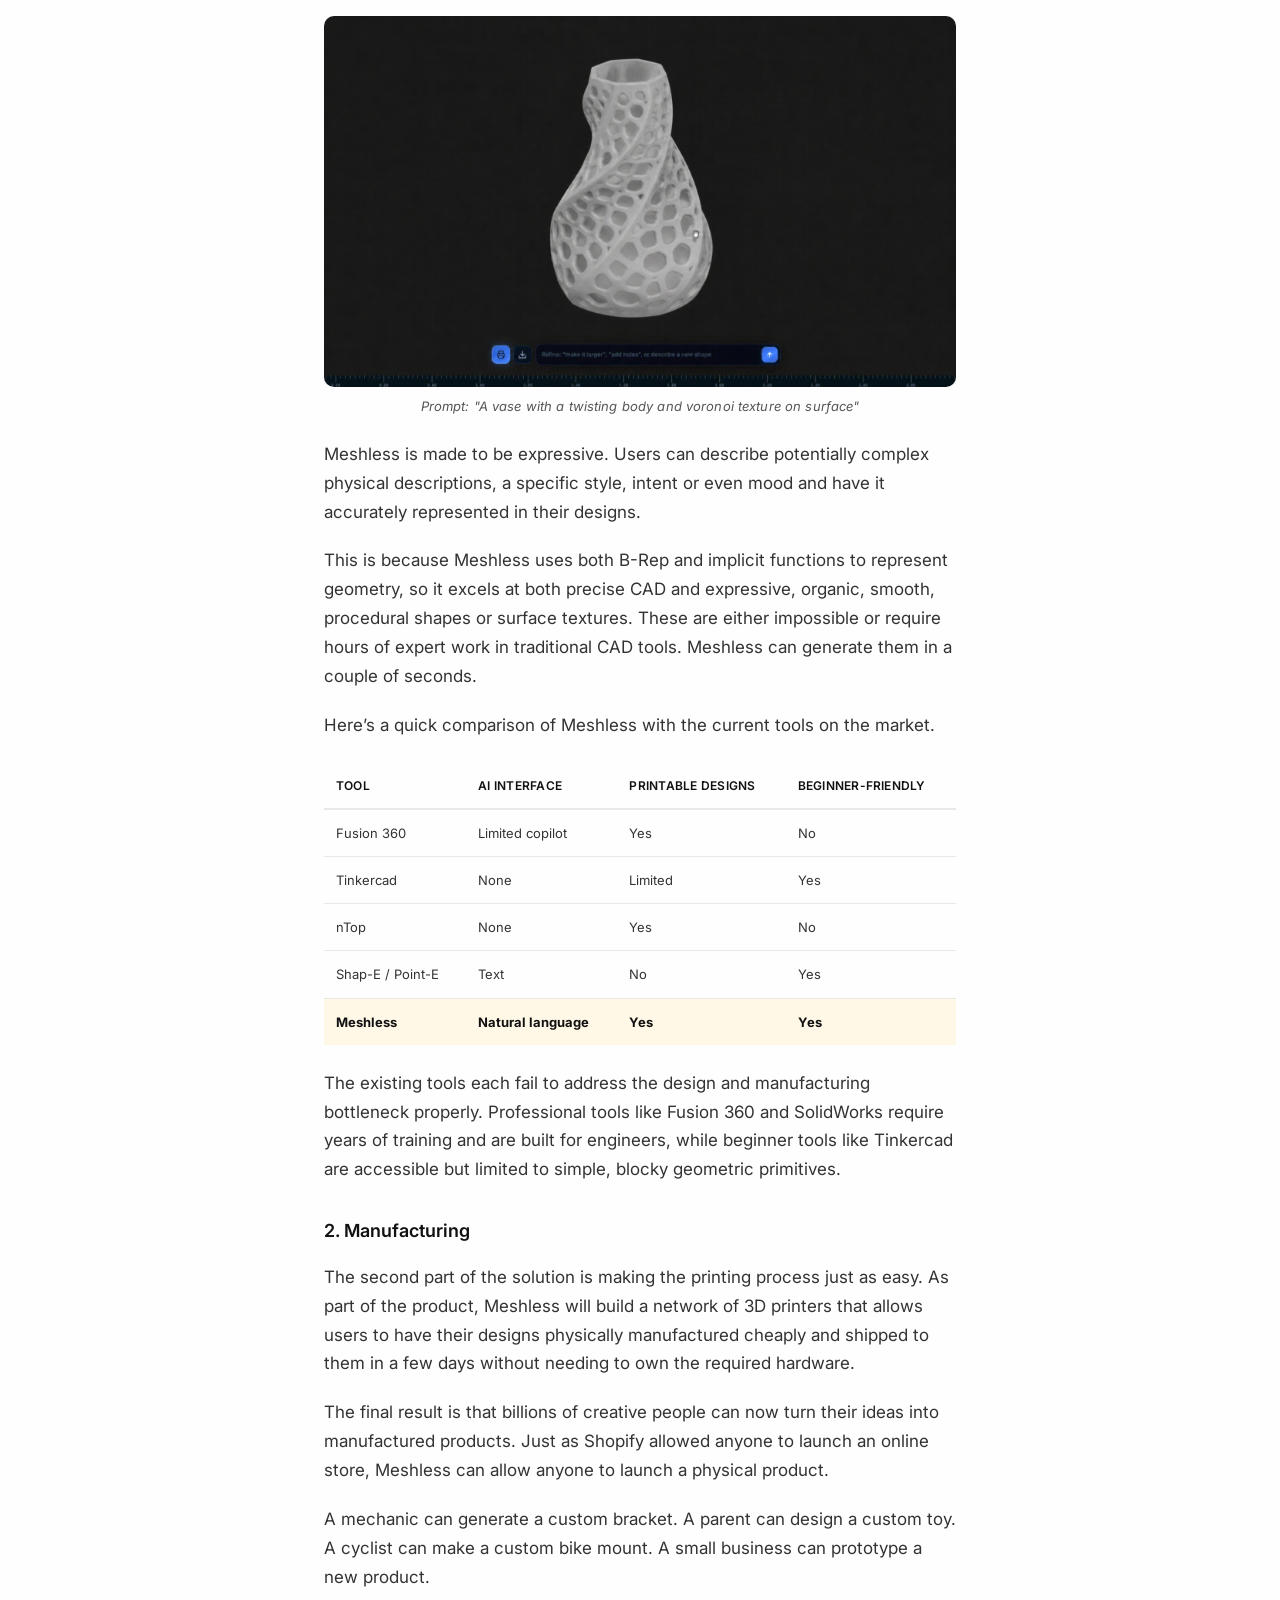
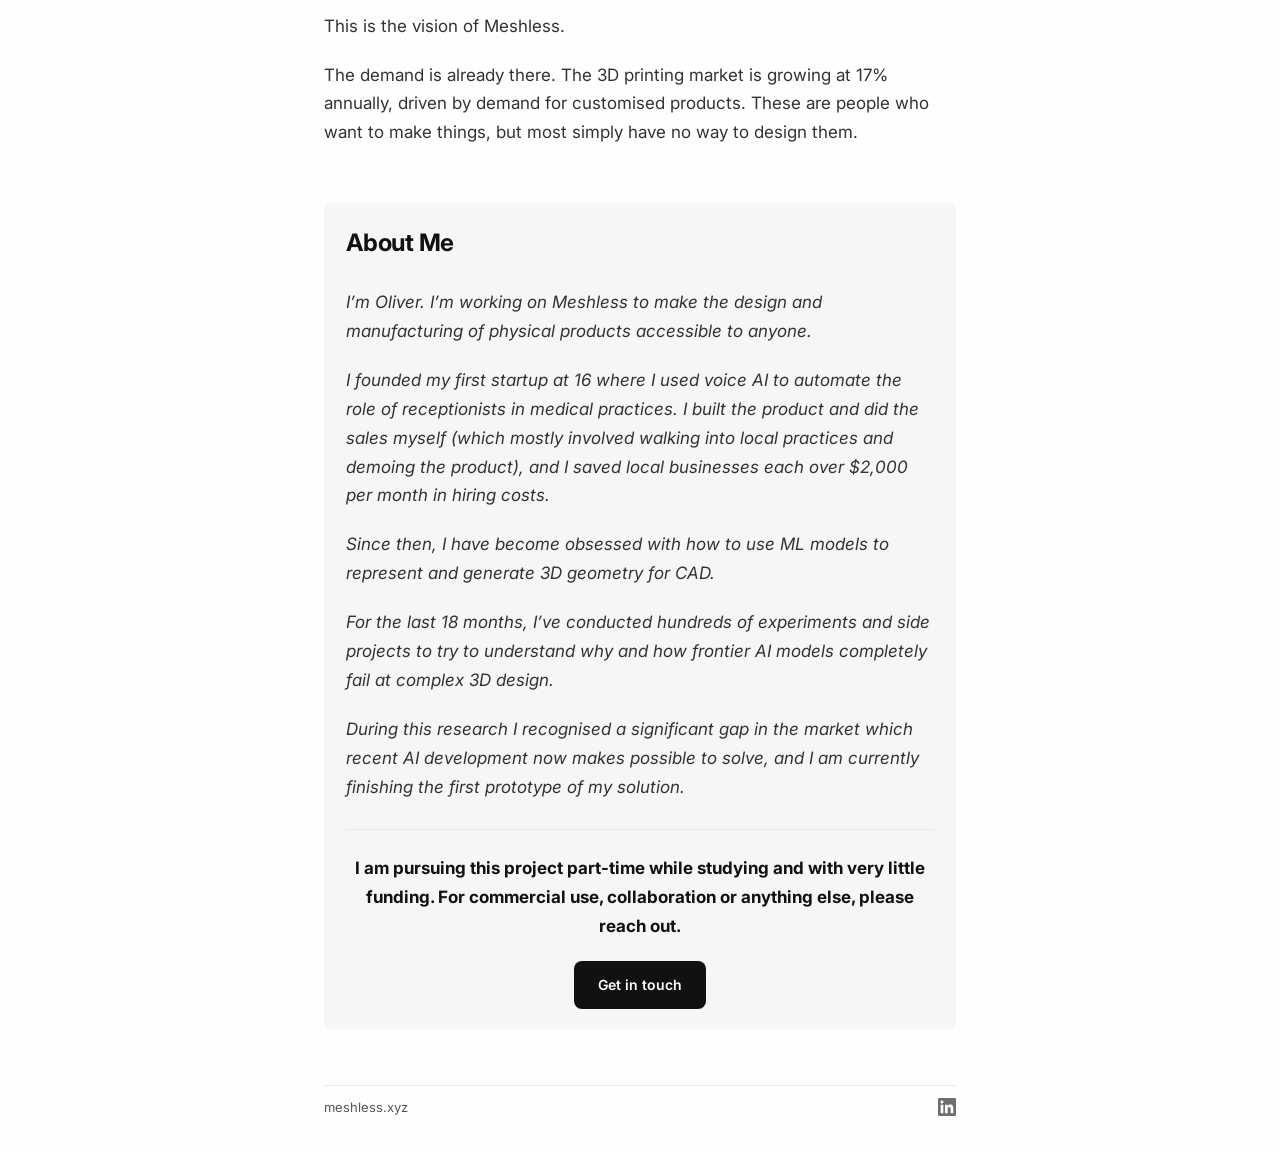
==== commit 42a41214: "Favicon" ====
--- a/index.html
+++ b/index.html
@@ -15,7 +15,6 @@
       <ul class="nav-links">
         <li><a href="index.html">Home</a></li>
         <li><a href="experiments.html">Experiments</a></li>
-        <li><a href="about.html">About</a></li>
       </ul>
     </div>
   </nav>
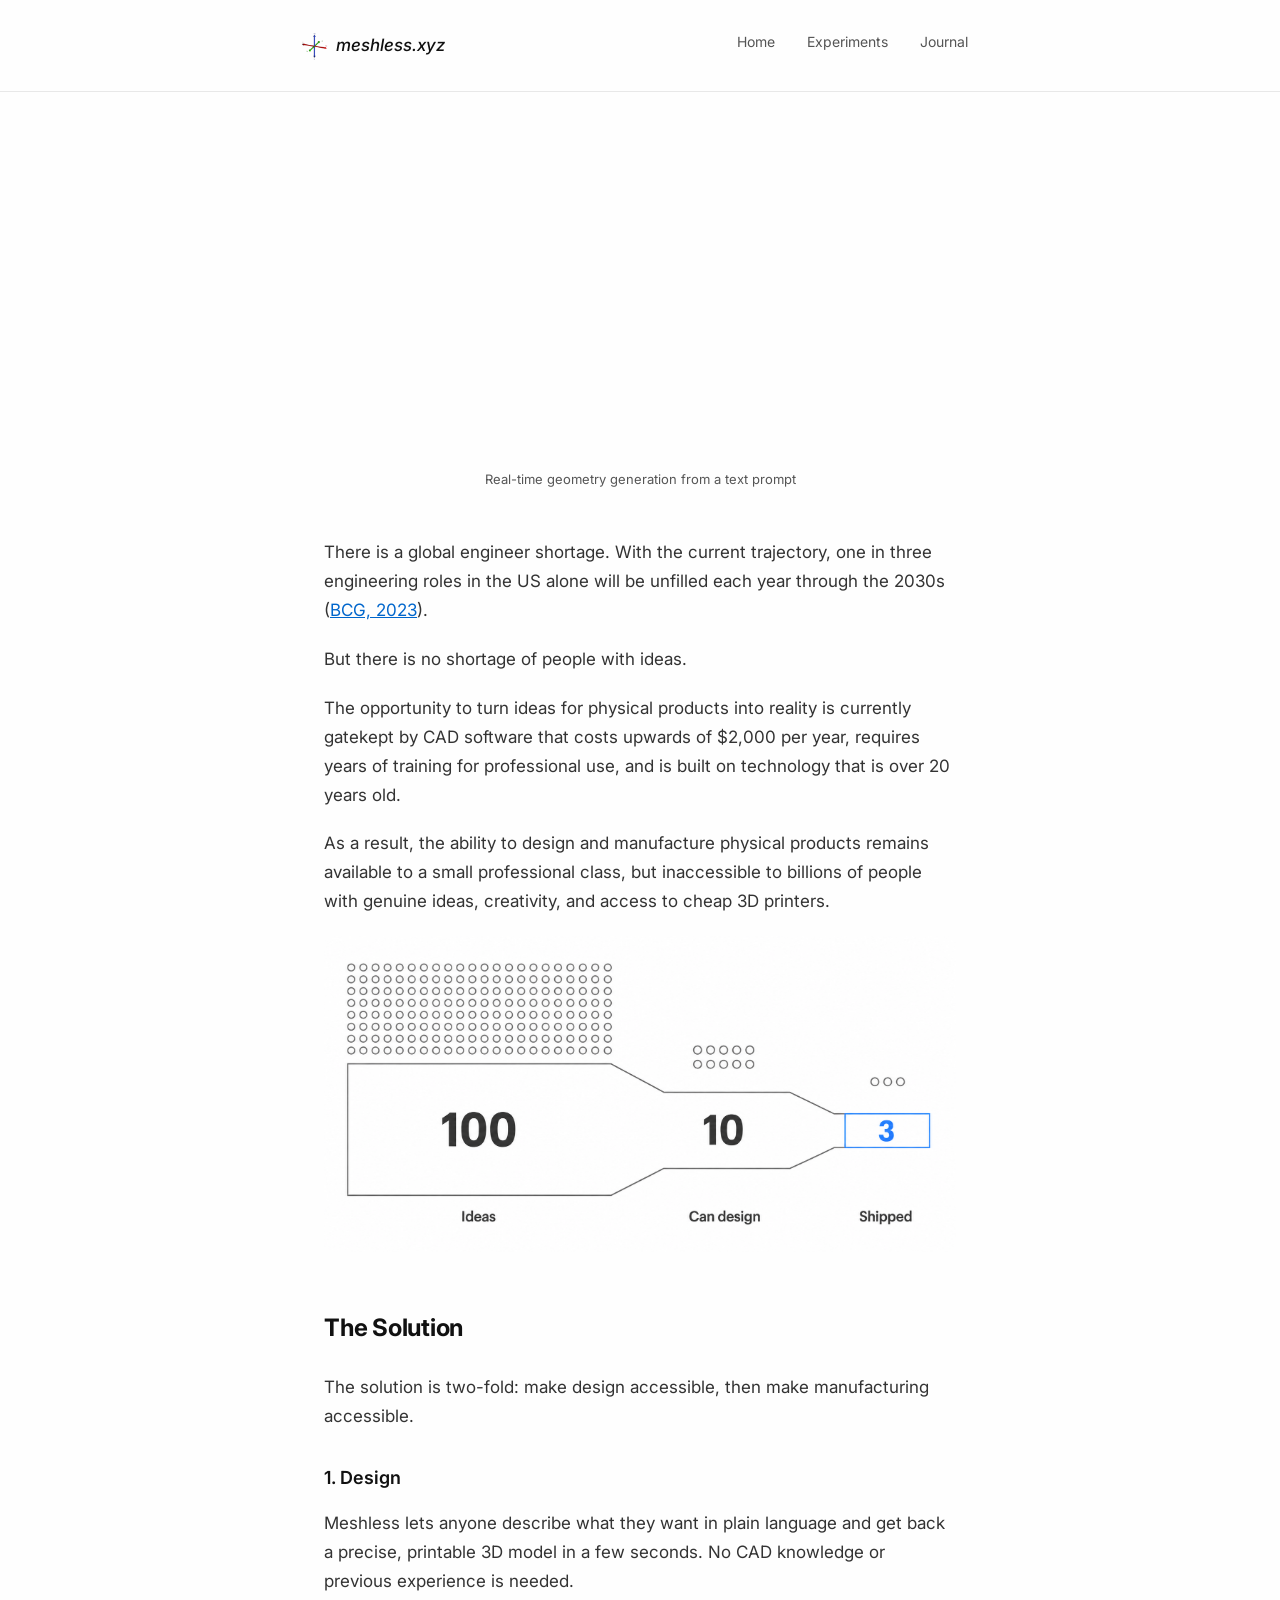
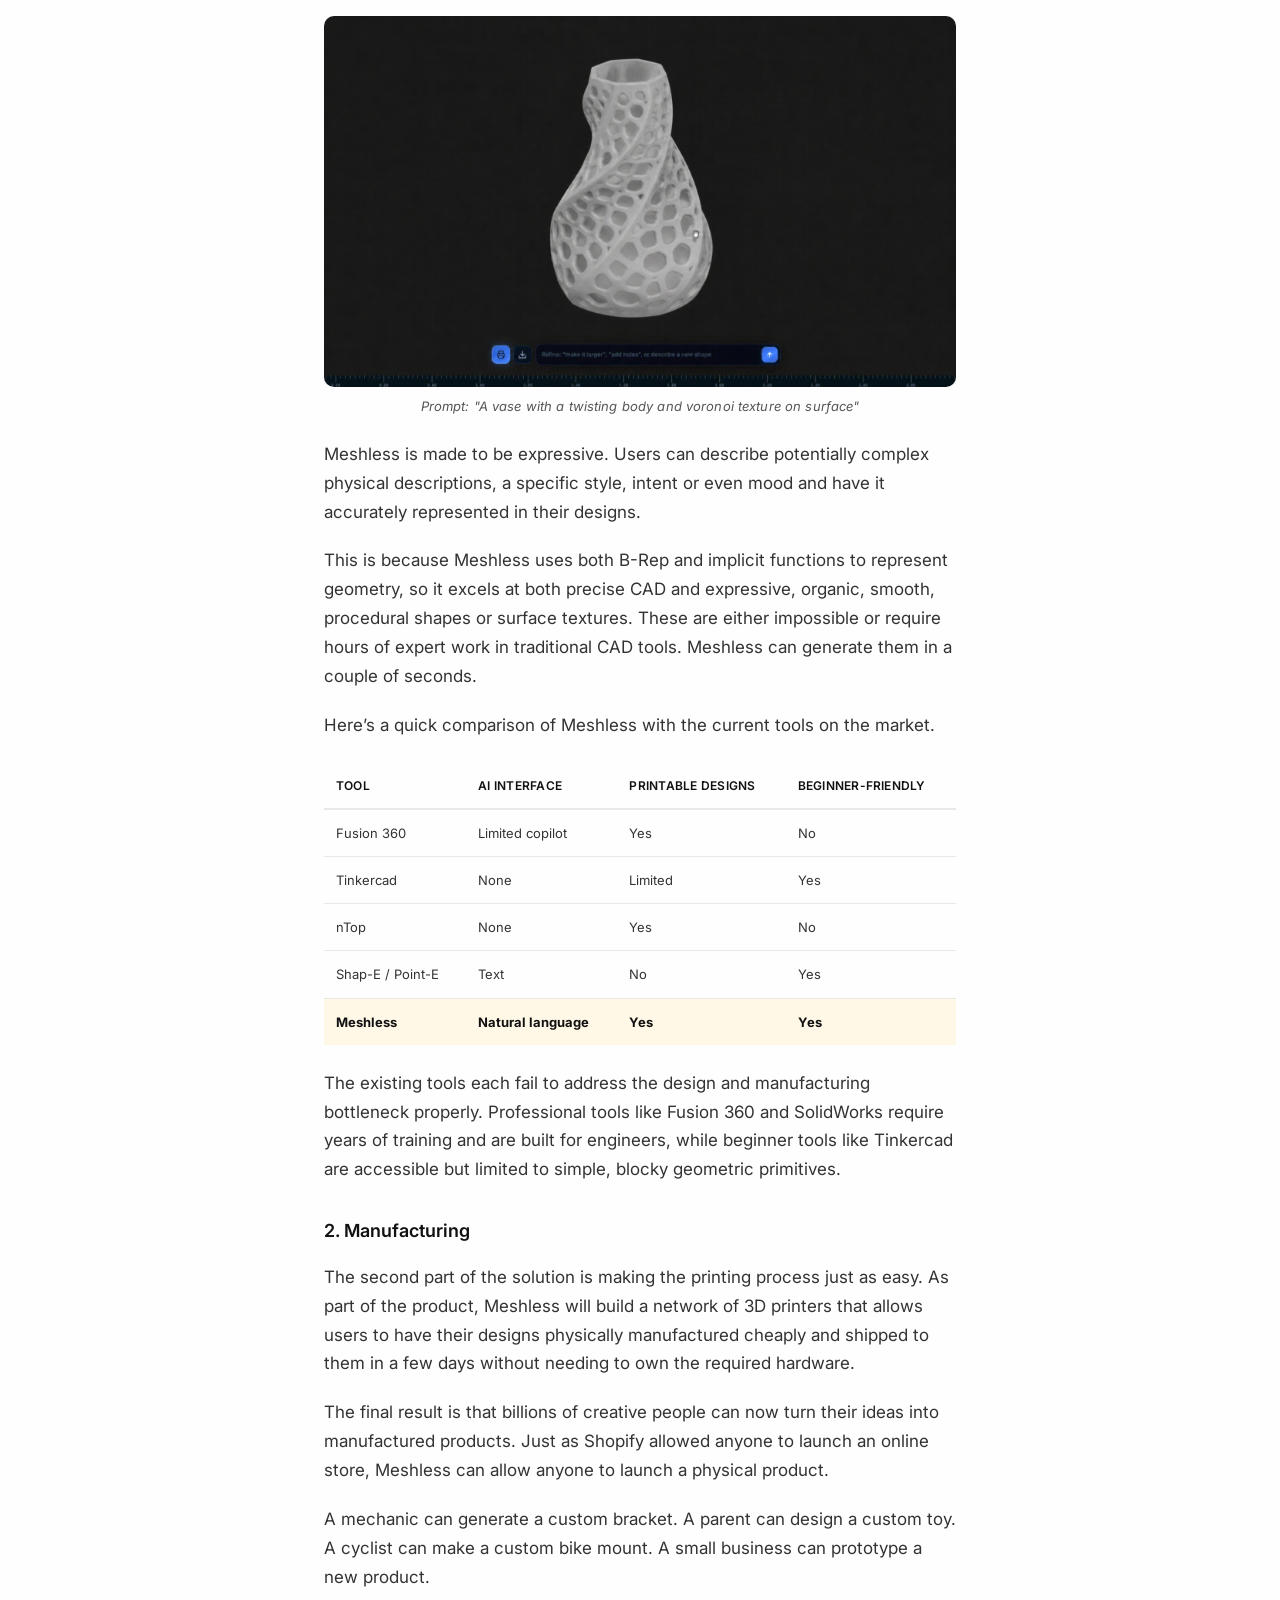
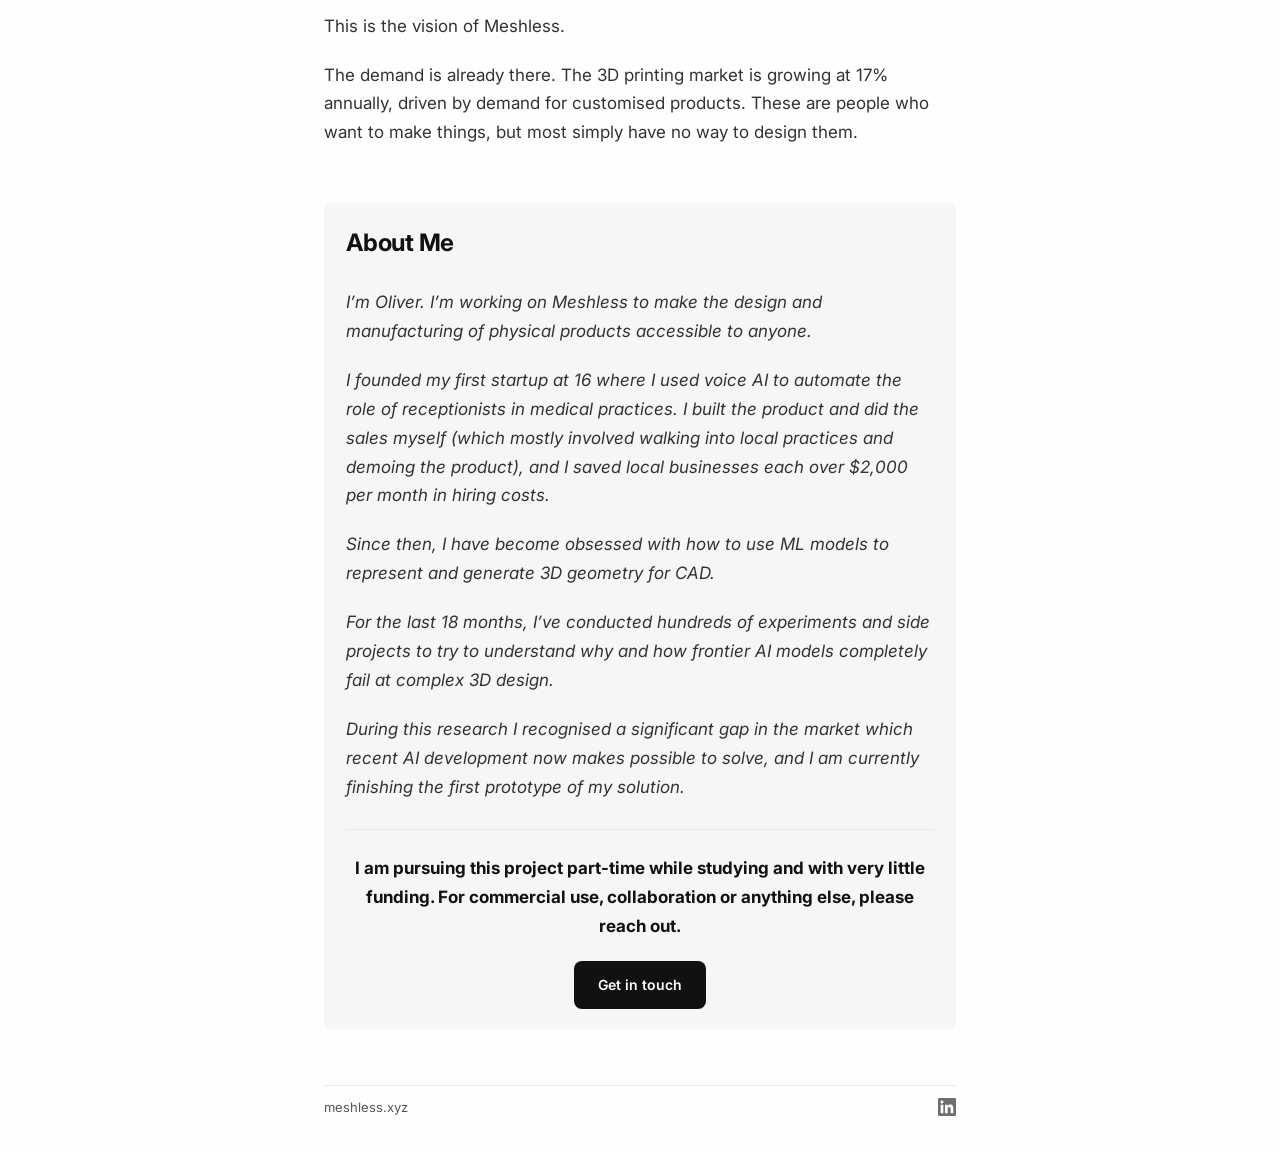
==== commit ff22163e: "Added notes" ====
--- a/index.html
+++ b/index.html
@@ -15,6 +15,7 @@
       <ul class="nav-links">
         <li><a href="index.html">Home</a></li>
         <li><a href="experiments.html">Experiments</a></li>
+        <li><a href="https://notes.meshless.xyz">Journal</a></li>
       </ul>
     </div>
   </nav>
